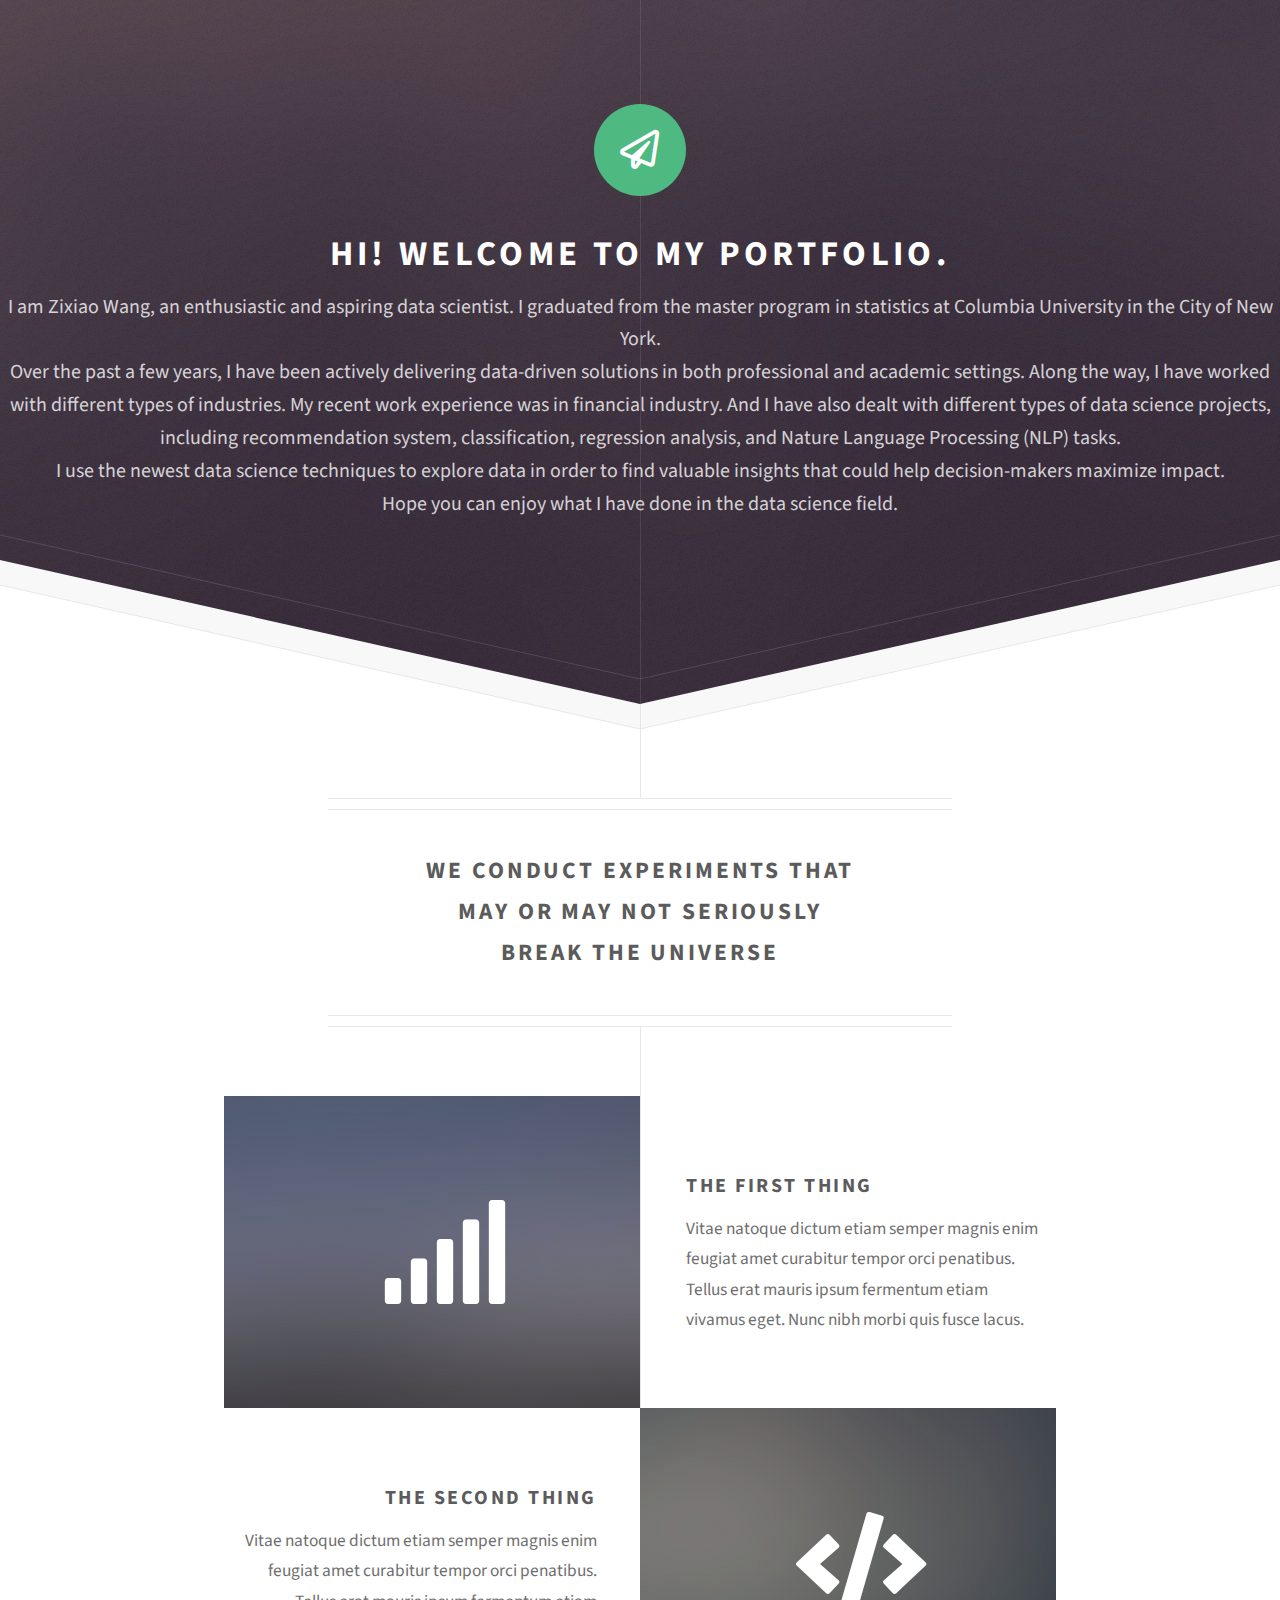
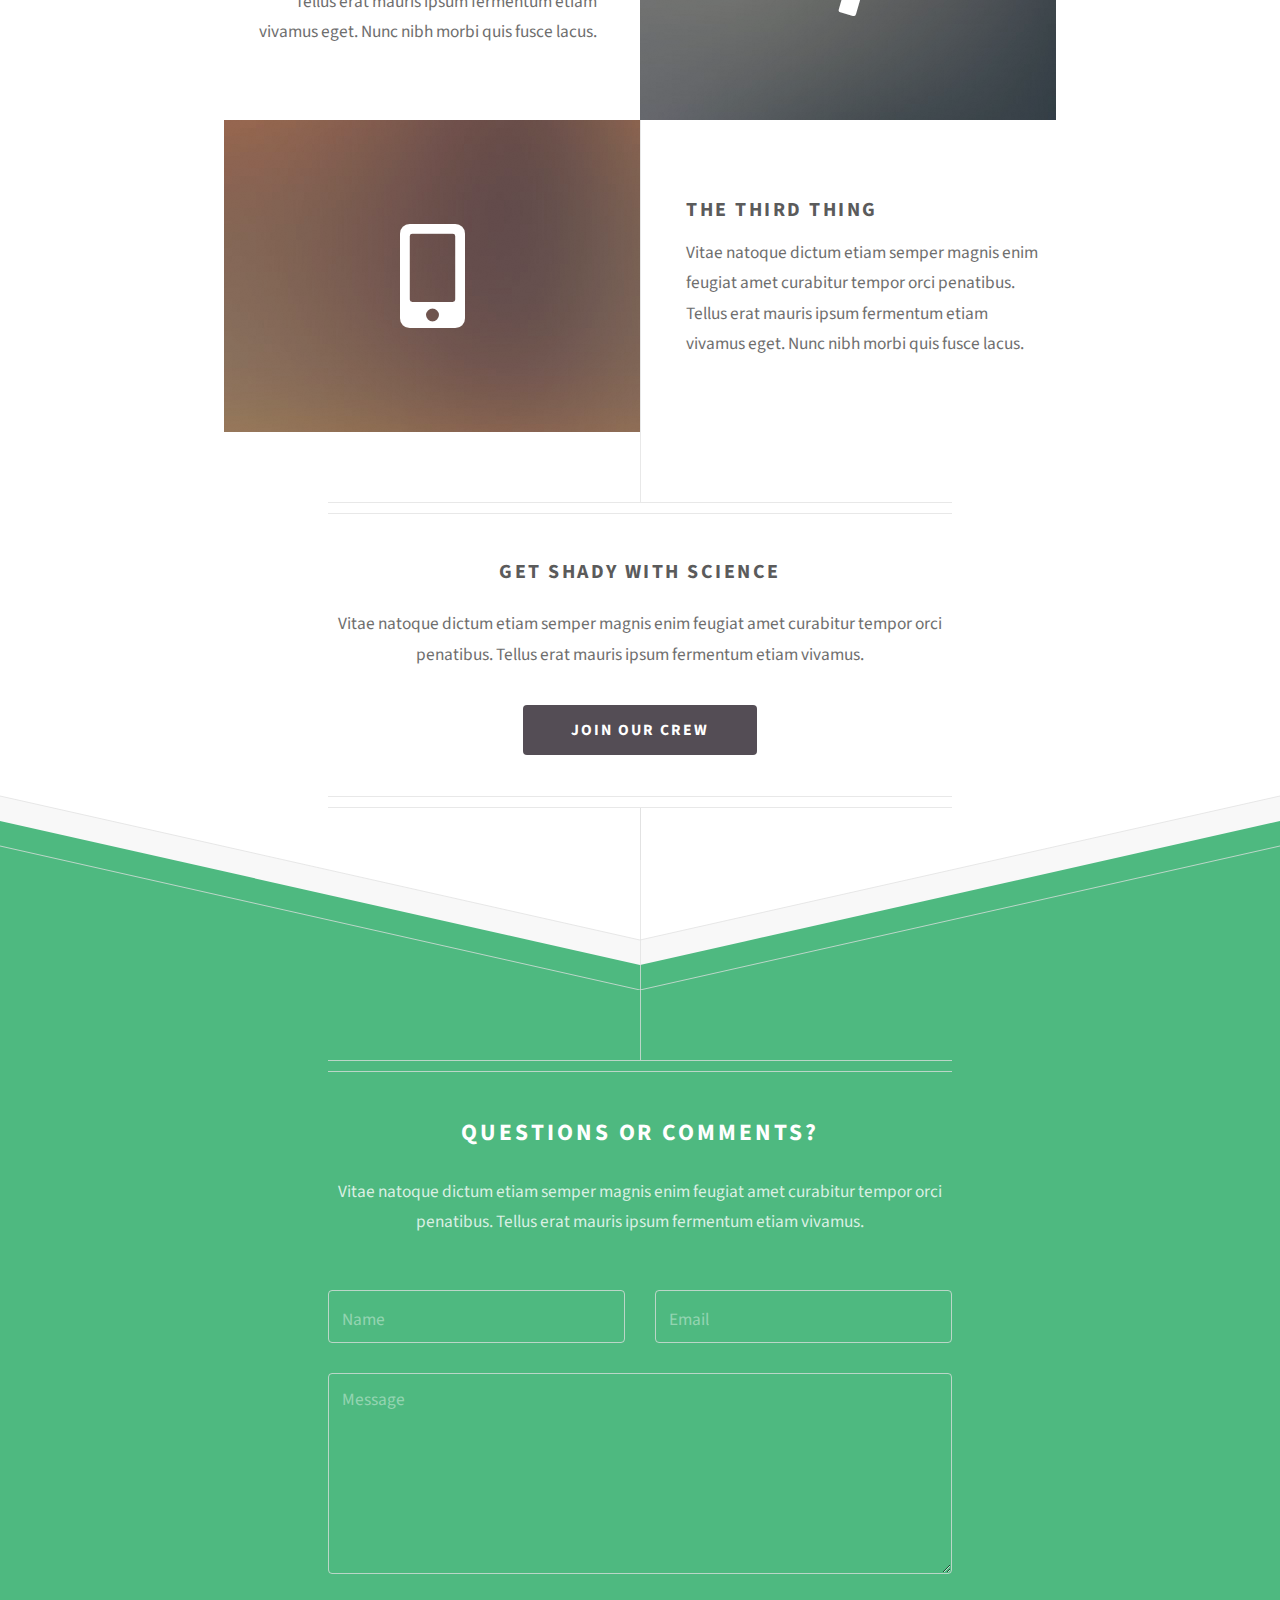
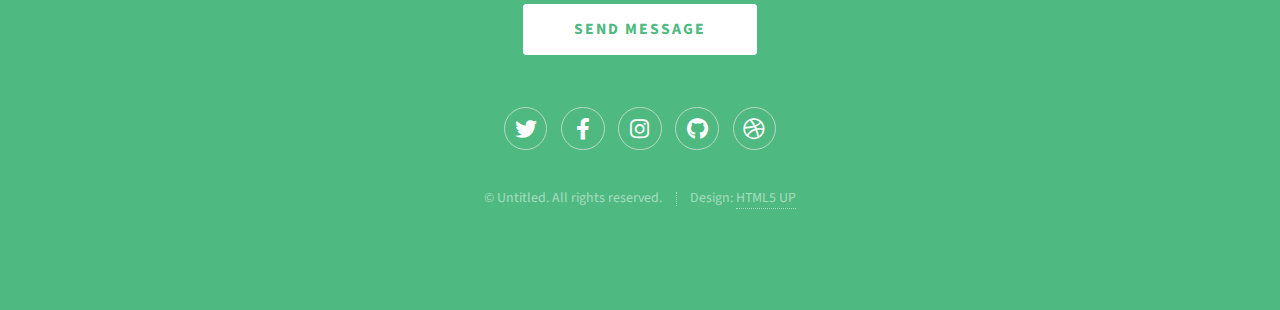
==== index.html @ 9091e214 "Update" ====
<!DOCTYPE HTML>

<html>
	<head>
		<title>Welcome to My Portfolio</title>
		<meta charset="utf-8" />
		<meta name="viewport" content="width=device-width, initial-scale=1, user-scalable=no" />
		<link rel="stylesheet" href="assets/css/main.css" />
	</head>
	<body class="is-preload">

		<!-- Header -->
			<div id="header">
				<span class="logo icon fa-paper-plane"></span>
				<h1>Hi! Welcome to My Portfolio.</h1>
				<p>I am Zixiao Wang, an enthusiastic and aspiring data scientist. I graduated from the master program in statistics at Columbia University in the City of New York.
				<br />
				Over the past a few years, I have been actively delivering data-driven solutions in both professional and academic settings. Along the way, I have worked with different types of industries. My recent work experience was in financial industry. And I have also dealt with different types of data science projects, including recommendation system, classification, regression analysis, and Nature Language Processing (NLP) tasks.
				<br />
				I use the newest data science techniques to explore data in order to find valuable insights that could help decision-makers maximize impact.
				<br />
				Hope you can enjoy what I have done in the data science field.</p>
			</div>

		<!-- Main -->
			<div id="main">

				<header class="major container medium">
					<h2>We conduct experiments that
					<br />
					may or may not seriously
					<br />
					break the universe</h2>
					<!--
					<p>Tellus erat mauris ipsum fermentum<br />
					etiam vivamus nunc nibh morbi.</p>
					-->
				</header>

				<div class="box alt container">
					<section class="feature left">
						<a href="#" class="image icon solid fa-signal"><img src="images/pic01.jpg" alt="" /></a>
						<div class="content">
							<h3>The First Thing</h3>
							<p>Vitae natoque dictum etiam semper magnis enim feugiat amet curabitur tempor orci penatibus. Tellus erat mauris ipsum fermentum etiam vivamus eget. Nunc nibh morbi quis fusce lacus.</p>
						</div>
					</section>
					<section class="feature right">
						<a href="#" class="image icon solid fa-code"><img src="images/pic02.jpg" alt="" /></a>
						<div class="content">
							<h3>The Second Thing</h3>
							<p>Vitae natoque dictum etiam semper magnis enim feugiat amet curabitur tempor orci penatibus. Tellus erat mauris ipsum fermentum etiam vivamus eget. Nunc nibh morbi quis fusce lacus.</p>
						</div>
					</section>
					<section class="feature left">
						<a href="#" class="image icon solid fa-mobile-alt"><img src="images/pic03.jpg" alt="" /></a>
						<div class="content">
							<h3>The Third Thing</h3>
							<p>Vitae natoque dictum etiam semper magnis enim feugiat amet curabitur tempor orci penatibus. Tellus erat mauris ipsum fermentum etiam vivamus eget. Nunc nibh morbi quis fusce lacus.</p>
						</div>
					</section>
				</div>

				<!--
				<div class="box container">
					<header>
						<h2>A lot of generic stuff</h2>
					</header>
					<section>
						<header>
							<h3>Paragraph</h3>
							<p>This is the subtitle for this particular heading</p>
						</header>
						<p>Phasellus nisl nisl, varius id <sup>porttitor sed pellentesque</sup> ac orci. Pellentesque
						habitant <strong>strong</strong> tristique <b>bold</b> et netus <i>italic</i> malesuada <em>emphasized</em> ac turpis egestas. Morbi
						leo suscipit ut. Praesent <sub>id turpis vitae</sub> turpis pretium ultricies. Vestibulum sit
						amet risus elit.</p>
					</section>
					<section>
						<header>
							<h3>Blockquote</h3>
						</header>
						<blockquote>Fringilla nisl. Donec accumsan interdum nisi, quis tincidunt felis sagittis eget.
						tempus euismod. Vestibulum ante ipsum primis in faucibus.</blockquote>
					</section>
					<section>
						<header>
							<h3>Divider</h3>
						</header>
						<p>Donec consectetur vestibulum dolor et pulvinar. Etiam vel felis enim, at viverra
						ligula. Ut porttitor sagittis lorem, quis eleifend nisi ornare vel. Praesent nec orci
						facilisis leo magna. Cras sit amet urna eros, id egestas urna. Quisque aliquam
						tempus euismod. Vestibulum ante ipsum primis in faucibus orci luctus et ultrices
						posuere cubilia.</p>
						<hr />
						<p>Donec consectetur vestibulum dolor et pulvinar. Etiam vel felis enim, at viverra
						ligula. Ut porttitor sagittis lorem, quis eleifend nisi ornare vel. Praesent nec orci
						facilisis leo magna. Cras sit amet urna eros, id egestas urna. Quisque aliquam
						tempus euismod. Vestibulum ante ipsum primis in faucibus orci luctus et ultrices
						posuere cubilia.</p>
					</section>
					<section>
						<header>
							<h3>Unordered List</h3>
						</header>
						<ul class="default">
							<li>Donec consectetur vestibulum dolor et pulvinar. Etiam vel felis enim, at viverra ligula. Ut porttitor sagittis lorem, quis eleifend nisi ornare vel.</li>
							<li>Donec consectetur vestibulum dolor et pulvinar. Etiam vel felis enim, at viverra ligula. Ut porttitor sagittis lorem, quis eleifend nisi ornare vel.</li>
							<li>Donec consectetur vestibulum dolor et pulvinar. Etiam vel felis enim, at viverra ligula. Ut porttitor sagittis lorem, quis eleifend nisi ornare vel.</li>
							<li>Donec consectetur vestibulum dolor et pulvinar. Etiam vel felis enim, at viverra ligula. Ut porttitor sagittis lorem, quis eleifend nisi ornare vel.</li>
						</ul>
					</section>
					<section>
						<header>
							<h3>Ordered List</h3>
						</header>
						<ol class="default">
							<li>Donec consectetur vestibulum dolor et pulvinar. Etiam vel felis enim, at viverra ligula. Ut porttitor sagittis lorem, quis eleifend nisi ornare vel.</li>
							<li>Donec consectetur vestibulum dolor et pulvinar. Etiam vel felis enim, at viverra ligula. Ut porttitor sagittis lorem, quis eleifend nisi ornare vel.</li>
							<li>Donec consectetur vestibulum dolor et pulvinar. Etiam vel felis enim, at viverra ligula. Ut porttitor sagittis lorem, quis eleifend nisi ornare vel.</li>
							<li>Donec consectetur vestibulum dolor et pulvinar. Etiam vel felis enim, at viverra ligula. Ut porttitor sagittis lorem, quis eleifend nisi ornare vel.</li>
						</ol>
					</section>
					<section>
						<header>
							<h3>Table</h3>
						</header>
						<div class="table-wrapper">
							<table class="default">
								<thead>
									<tr>
										<th>ID</th>
										<th>Name</th>
										<th>Description</th>
										<th>Price</th>
									</tr>
								</thead>
								<tbody>
									<tr>
										<td>45815</td>
										<td>Something</td>
										<td>Ut porttitor sagittis lorem, quis eleifend nisi ornare vel.</td>
										<td>29.99</td>
									</tr>
									<tr>
										<td>24524</td>
										<td>Nothing</td>
										<td>Ut porttitor sagittis lorem, quis eleifend nisi ornare vel.</td>
										<td>19.99</td>
									</tr>
									<tr>
										<td>45815</td>
										<td>Something</td>
										<td>Ut porttitor sagittis lorem, quis eleifend nisi ornare vel.</td>
										<td>29.99</td>
									</tr>
									<tr>
										<td>24524</td>
										<td>Nothing</td>
										<td>Ut porttitor sagittis lorem, quis eleifend nisi ornare vel.</td>
										<td>19.99</td>
									</tr>
								</tbody>
								<tfoot>
									<tr>
										<td colspan="3"></td>
										<td>100.00</td>
									</tr>
								</tfoot>
							</table>
						</div>
					</section>
					<section>
						<header>
							<h3>Form</h3>
						</header>
						<form method="post" action="#">
							<div class="row">
								<div class="col-6 col-12-mobilep">
									<label for="name">Name</label>
									<input class="text" type="text" name="name" id="name" value="" placeholder="John Doe" />
								</div>
								<div class="col-6 col-12-mobilep">
									<label for="email">Email</label>
									<input class="text" type="text" name="email" id="email" value="" placeholder="johndoe@domain.tld" />
								</div>
								<div class="col-12">
									<label for="subject">Subject</label>
									<input class="text" type="text" name="subject" id="subject" value="" placeholder="Enter your subject" />
								</div>
								<div class="col-12">
									<label for="subject">Message</label>
									<textarea name="message" id="message" placeholder="Enter your message" rows="6"></textarea>
								</div>
								<div class="col-12">
									<ul class="actions special">
										<li><input type="submit" value="Send" /></li>
										<li><input type="reset" value="Reset" class="alt" /></li>
									</ul>
								</div>
							</div>
						</form>
					</section>
				</div>
				-->

				<footer class="major container medium">
					<h3>Get shady with science</h3>
					<p>Vitae natoque dictum etiam semper magnis enim feugiat amet curabitur tempor orci penatibus. Tellus erat mauris ipsum fermentum etiam vivamus.</p>
					<ul class="actions special">
						<li><a href="#" class="button">Join our crew</a></li>
					</ul>
				</footer>

			</div>

		<!-- Footer -->
			<div id="footer">
				<div class="container medium">

					<header class="major last">
						<h2>Questions or comments?</h2>
					</header>

					<p>Vitae natoque dictum etiam semper magnis enim feugiat amet curabitur tempor
					orci penatibus. Tellus erat mauris ipsum fermentum etiam vivamus.</p>

					<form method="post" action="#">
						<div class="row">
							<div class="col-6 col-12-mobilep">
								<input type="text" name="name" placeholder="Name" />
							</div>
							<div class="col-6 col-12-mobilep">
								<input type="email" name="email" placeholder="Email" />
							</div>
							<div class="col-12">
								<textarea name="message" placeholder="Message" rows="6"></textarea>
							</div>
							<div class="col-12">
								<ul class="actions special">
									<li><input type="submit" value="Send Message" /></li>
								</ul>
							</div>
						</div>
					</form>

					<ul class="icons">
						<li><a href="#" class="icon brands fa-twitter"><span class="label">Twitter</span></a></li>
						<li><a href="#" class="icon brands fa-facebook-f"><span class="label">Facebook</span></a></li>
						<li><a href="#" class="icon brands fa-instagram"><span class="label">Instagram</span></a></li>
						<li><a href="#" class="icon brands fa-github"><span class="label">Github</span></a></li>
						<li><a href="#" class="icon brands fa-dribbble"><span class="label">Dribbble</span></a></li>
					</ul>

					<ul class="copyright">
						<li>&copy; Untitled. All rights reserved.</li><li>Design: <a href="http://html5up.net">HTML5 UP</a></li>
					</ul>

				</div>
			</div>

		<!-- Scripts -->
			<script src="assets/js/jquery.min.js"></script>
			<script src="assets/js/browser.min.js"></script>
			<script src="assets/js/breakpoints.min.js"></script>
			<script src="assets/js/util.js"></script>
			<script src="assets/js/main.js"></script>

	</body>
</html>
---- assets/css/main.css ----
@import url("fontawesome-all.min.css");
@import url("https://fonts.googleapis.com/css?family=Source+Sans+Pro:300,300italic,400,400italic,600,600italic,700,700italic");

/*
	Directive by HTML5 UP
	html5up.net | @ajlkn
	Free for personal and commercial use under the CCA 3.0 license (html5up.net/license)
*/

html, body, div, span, applet, object,
iframe, h1, h2, h3, h4, h5, h6, p, blockquote,
pre, a, abbr, acronym, address, big, cite,
code, del, dfn, em, img, ins, kbd, q, s, samp,
small, strike, strong, sub, sup, tt, var, b,
u, i, center, dl, dt, dd, ol, ul, li, fieldset,
form, label, legend, table, caption, tbody,
tfoot, thead, tr, th, td, article, aside,
canvas, details, embed, figure, figcaption,
footer, header, hgroup, menu, nav, output, ruby,
section, summary, time, mark, audio, video {
	margin: 0;
	padding: 0;
	border: 0;
	font-size: 100%;
	font: inherit;
	vertical-align: baseline;}

article, aside, details, figcaption, figure,
footer, header, hgroup, menu, nav, section {
	display: block;}

body {
	line-height: 1;
}

ol, ul {
	list-style: none;
}

blockquote, q {
	quotes: none;
}

	blockquote:before, blockquote:after, q:before, q:after {
		content: '';
		content: none;
	}

table {
	border-collapse: collapse;
	border-spacing: 0;
}

body {
	-webkit-text-size-adjust: none;
}

mark {
	background-color: transparent;
	color: inherit;
}

input::-moz-focus-inner {
	border: 0;
	padding: 0;
}

input, select, textarea {
	-moz-appearance: none;
	-webkit-appearance: none;
	-ms-appearance: none;
	appearance: none;
}

/* Basic */

	html {
		box-sizing: border-box;
	}

	*, *:before, *:after {
		box-sizing: inherit;
	}

	html, body {
		height: 100%;
	}

	body {
		background: #ffffff;
	}

		body.is-preload *, body.is-preload *:before, body.is-preload *:after {
			-moz-animation: none !important;
			-webkit-animation: none !important;
			-ms-animation: none !important;
			animation: none !important;
			-moz-transition: none !important;
			-webkit-transition: none !important;
			-ms-transition: none !important;
			transition: none !important;
		}

	body, input, select, textarea {
		color: #6e6e6e;
		font-family: 'Source Sans Pro', sans-serif;
		font-size: 16pt;
		font-weight: 400;
		line-height: 1.75em;
	}

	a {
		-moz-transition: color 0.2s ease-in-out, border-bottom-color 0.2s ease-in-out;
		-webkit-transition: color 0.2s ease-in-out, border-bottom-color 0.2s ease-in-out;
		-ms-transition: color 0.2s ease-in-out, border-bottom-color 0.2s ease-in-out;
		transition: color 0.2s ease-in-out, border-bottom-color 0.2s ease-in-out;
		border-bottom: dotted 1px;
		color: #4eb980;
		text-decoration: none;
	}

		a:hover {
			border-bottom-color: transparent;
		}

	strong, b {
		font-weight: 600;
		color: #5b5b5b;
	}

	em, i {
		font-style: italic;
	}

	p, ul, ol, dl, table, blockquote, form {
		margin: 0 0 2em 0;
	}

	h1, h2, h3, h4, h5, h6 {
		color: #5b5b5b;
		font-weight: 700;
		letter-spacing: 0.125em;
		line-height: 1.75em;
		margin-bottom: 1em;
		text-transform: uppercase;
		text-align: center;
	}

		h1 a, h2 a, h3 a, h4 a, h5 a, h6 a {
			color: inherit;
			text-decoration: none;
		}

	h2 {
		font-size: 1.75em;
	}

	h3 {
		font-size: 1.5em;
	}

	sub {
		font-size: 0.8em;
		position: relative;
		top: 0.5em;
	}

	sup {
		font-size: 0.8em;
		position: relative;
		top: -0.5em;
	}

	hr {
		border: 0;
		border-top: solid 1px rgba(224, 224, 224, 0.75);
		margin-bottom: 1.5em;
	}

	blockquote {
		border-left: solid 0.5em rgba(224, 224, 224, 0.75);
		font-style: italic;
		padding: 1em 0 1em 2em;
	}

/* Container */

	.container {
		margin: 0 auto;
		max-width: 100%;
		width: 51em;
	}

		.container.medium {
			width: 38.25em;
		}

		@media screen and (max-width: 1280px) {

			.container {
				width: 48em;
			}

				.container.medium {
					width: 36em;
				}

		}

		@media screen and (max-width: 980px) {

			.container {
				width: 95%;
			}

				.container.medium {
					width: 71.25%;
				}

		}

		@media screen and (max-width: 840px) {

			.container {
				width: 95% !important;
			}

		}

		@media screen and (max-width: 736px) {

			.container {
				width: 90% !important;
			}

		}

		@media screen and (max-width: 480px) {

			.container {
				width: 100% !important;
			}

		}

/* Row */

	.row {
		display: flex;
		flex-wrap: wrap;
		box-sizing: border-box;
		align-items: stretch;
	}

		.row > * {
			box-sizing: border-box;
		}

		.row.gtr-uniform > * > :last-child {
			margin-bottom: 0;
		}

		.row.aln-left {
			justify-content: flex-start;
		}

		.row.aln-center {
			justify-content: center;
		}

		.row.aln-right {
			justify-content: flex-end;
		}

		.row.aln-top {
			align-items: flex-start;
		}

		.row.aln-middle {
			align-items: center;
		}

		.row.aln-bottom {
			align-items: flex-end;
		}

		.row > .imp {
			order: -1;
		}

		.row > .col-1 {
			width: 8.33333%;
		}

		.row > .off-1 {
			margin-left: 8.33333%;
		}

		.row > .col-2 {
			width: 16.66667%;
		}

		.row > .off-2 {
			margin-left: 16.66667%;
		}

		.row > .col-3 {
			width: 25%;
		}

		.row > .off-3 {
			margin-left: 25%;
		}

		.row > .col-4 {
			width: 33.33333%;
		}

		.row > .off-4 {
			margin-left: 33.33333%;
		}

		.row > .col-5 {
			width: 41.66667%;
		}

		.row > .off-5 {
			margin-left: 41.66667%;
		}

		.row > .col-6 {
			width: 50%;
		}

		.row > .off-6 {
			margin-left: 50%;
		}

		.row > .col-7 {
			width: 58.33333%;
		}

		.row > .off-7 {
			margin-left: 58.33333%;
		}

		.row > .col-8 {
			width: 66.66667%;
		}

		.row > .off-8 {
			margin-left: 66.66667%;
		}

		.row > .col-9 {
			width: 75%;
		}

		.row > .off-9 {
			margin-left: 75%;
		}

		.row > .col-10 {
			width: 83.33333%;
		}

		.row > .off-10 {
			margin-left: 83.33333%;
		}

		.row > .col-11 {
			width: 91.66667%;
		}

		.row > .off-11 {
			margin-left: 91.66667%;
		}

		.row > .col-12 {
			width: 100%;
		}

		.row > .off-12 {
			margin-left: 100%;
		}

		.row.gtr-0 {
			margin-top: 0px;
			margin-left: 0px;
		}

			.row.gtr-0 > * {
				padding: 0px 0 0 0px;
			}

			.row.gtr-0.gtr-uniform {
				margin-top: 0px;
			}

				.row.gtr-0.gtr-uniform > * {
					padding-top: 0px;
				}

		.row.gtr-25 {
			margin-top: -7.5px;
			margin-left: -7.5px;
		}

			.row.gtr-25 > * {
				padding: 7.5px 0 0 7.5px;
			}

			.row.gtr-25.gtr-uniform {
				margin-top: -7.5px;
			}

				.row.gtr-25.gtr-uniform > * {
					padding-top: 7.5px;
				}

		.row.gtr-50 {
			margin-top: -15px;
			margin-left: -15px;
		}

			.row.gtr-50 > * {
				padding: 15px 0 0 15px;
			}

			.row.gtr-50.gtr-uniform {
				margin-top: -15px;
			}

				.row.gtr-50.gtr-uniform > * {
					padding-top: 15px;
				}

		.row {
			margin-top: -30px;
			margin-left: -30px;
		}

			.row > * {
				padding: 30px 0 0 30px;
			}

			.row.gtr-uniform {
				margin-top: -30px;
			}

				.row.gtr-uniform > * {
					padding-top: 30px;
				}

		.row.gtr-150 {
			margin-top: -45px;
			margin-left: -45px;
		}

			.row.gtr-150 > * {
				padding: 45px 0 0 45px;
			}

			.row.gtr-150.gtr-uniform {
				margin-top: -45px;
			}

				.row.gtr-150.gtr-uniform > * {
					padding-top: 45px;
				}

		.row.gtr-200 {
			margin-top: -60px;
			margin-left: -60px;
		}

			.row.gtr-200 > * {
				padding: 60px 0 0 60px;
			}

			.row.gtr-200.gtr-uniform {
				margin-top: -60px;
			}

				.row.gtr-200.gtr-uniform > * {
					padding-top: 60px;
				}

		@media screen and (max-width: 1680px) {

			.row {
				display: flex;
				flex-wrap: wrap;
				box-sizing: border-box;
				align-items: stretch;
			}

				.row > * {
					box-sizing: border-box;
				}

				.row.gtr-uniform > * > :last-child {
					margin-bottom: 0;
				}

				.row.aln-left {
					justify-content: flex-start;
				}

				.row.aln-center {
					justify-content: center;
				}

				.row.aln-right {
					justify-content: flex-end;
				}

				.row.aln-top {
					align-items: flex-start;
				}

				.row.aln-middle {
					align-items: center;
				}

				.row.aln-bottom {
					align-items: flex-end;
				}

				.row > .imp-wide {
					order: -1;
				}

				.row > .col-1-wide {
					width: 8.33333%;
				}

				.row > .off-1-wide {
					margin-left: 8.33333%;
				}

				.row > .col-2-wide {
					width: 16.66667%;
				}

				.row > .off-2-wide {
					margin-left: 16.66667%;
				}

				.row > .col-3-wide {
					width: 25%;
				}

				.row > .off-3-wide {
					margin-left: 25%;
				}

				.row > .col-4-wide {
					width: 33.33333%;
				}

				.row > .off-4-wide {
					margin-left: 33.33333%;
				}

				.row > .col-5-wide {
					width: 41.66667%;
				}

				.row > .off-5-wide {
					margin-left: 41.66667%;
				}

				.row > .col-6-wide {
					width: 50%;
				}

				.row > .off-6-wide {
					margin-left: 50%;
				}

				.row > .col-7-wide {
					width: 58.33333%;
				}

				.row > .off-7-wide {
					margin-left: 58.33333%;
				}

				.row > .col-8-wide {
					width: 66.66667%;
				}

				.row > .off-8-wide {
					margin-left: 66.66667%;
				}

				.row > .col-9-wide {
					width: 75%;
				}

				.row > .off-9-wide {
					margin-left: 75%;
				}

				.row > .col-10-wide {
					width: 83.33333%;
				}

				.row > .off-10-wide {
					margin-left: 83.33333%;
				}

				.row > .col-11-wide {
					width: 91.66667%;
				}

				.row > .off-11-wide {
					margin-left: 91.66667%;
				}

				.row > .col-12-wide {
					width: 100%;
				}

				.row > .off-12-wide {
					margin-left: 100%;
				}

				.row.gtr-0 {
					margin-top: 0px;
					margin-left: 0px;
				}

					.row.gtr-0 > * {
						padding: 0px 0 0 0px;
					}

					.row.gtr-0.gtr-uniform {
						margin-top: 0px;
					}

						.row.gtr-0.gtr-uniform > * {
							padding-top: 0px;
						}

				.row.gtr-25 {
					margin-top: -7.5px;
					margin-left: -7.5px;
				}

					.row.gtr-25 > * {
						padding: 7.5px 0 0 7.5px;
					}

					.row.gtr-25.gtr-uniform {
						margin-top: -7.5px;
					}

						.row.gtr-25.gtr-uniform > * {
							padding-top: 7.5px;
						}

				.row.gtr-50 {
					margin-top: -15px;
					margin-left: -15px;
				}

					.row.gtr-50 > * {
						padding: 15px 0 0 15px;
					}

					.row.gtr-50.gtr-uniform {
						margin-top: -15px;
					}

						.row.gtr-50.gtr-uniform > * {
							padding-top: 15px;
						}

				.row {
					margin-top: -30px;
					margin-left: -30px;
				}

					.row > * {
						padding: 30px 0 0 30px;
					}

					.row.gtr-uniform {
						margin-top: -30px;
					}

						.row.gtr-uniform > * {
							padding-top: 30px;
						}

				.row.gtr-150 {
					margin-top: -45px;
					margin-left: -45px;
				}

					.row.gtr-150 > * {
						padding: 45px 0 0 45px;
					}

					.row.gtr-150.gtr-uniform {
						margin-top: -45px;
					}

						.row.gtr-150.gtr-uniform > * {
							padding-top: 45px;
						}

				.row.gtr-200 {
					margin-top: -60px;
					margin-left: -60px;
				}

					.row.gtr-200 > * {
						padding: 60px 0 0 60px;
					}

					.row.gtr-200.gtr-uniform {
						margin-top: -60px;
					}

						.row.gtr-200.gtr-uniform > * {
							padding-top: 60px;
						}

		}

		@media screen and (max-width: 1280px) {

			.row {
				display: flex;
				flex-wrap: wrap;
				box-sizing: border-box;
				align-items: stretch;
			}

				.row > * {
					box-sizing: border-box;
				}

				.row.gtr-uniform > * > :last-child {
					margin-bottom: 0;
				}

				.row.aln-left {
					justify-content: flex-start;
				}

				.row.aln-center {
					justify-content: center;
				}

				.row.aln-right {
					justify-content: flex-end;
				}

				.row.aln-top {
					align-items: flex-start;
				}

				.row.aln-middle {
					align-items: center;
				}

				.row.aln-bottom {
					align-items: flex-end;
				}

				.row > .imp-normal {
					order: -1;
				}

				.row > .col-1-normal {
					width: 8.33333%;
				}

				.row > .off-1-normal {
					margin-left: 8.33333%;
				}

				.row > .col-2-normal {
					width: 16.66667%;
				}

				.row > .off-2-normal {
					margin-left: 16.66667%;
				}

				.row > .col-3-normal {
					width: 25%;
				}

				.row > .off-3-normal {
					margin-left: 25%;
				}

				.row > .col-4-normal {
					width: 33.33333%;
				}

				.row > .off-4-normal {
					margin-left: 33.33333%;
				}

				.row > .col-5-normal {
					width: 41.66667%;
				}

				.row > .off-5-normal {
					margin-left: 41.66667%;
				}

				.row > .col-6-normal {
					width: 50%;
				}

				.row > .off-6-normal {
					margin-left: 50%;
				}

				.row > .col-7-normal {
					width: 58.33333%;
				}

				.row > .off-7-normal {
					margin-left: 58.33333%;
				}

				.row > .col-8-normal {
					width: 66.66667%;
				}

				.row > .off-8-normal {
					margin-left: 66.66667%;
				}

				.row > .col-9-normal {
					width: 75%;
				}

				.row > .off-9-normal {
					margin-left: 75%;
				}

				.row > .col-10-normal {
					width: 83.33333%;
				}

				.row > .off-10-normal {
					margin-left: 83.33333%;
				}

				.row > .col-11-normal {
					width: 91.66667%;
				}

				.row > .off-11-normal {
					margin-left: 91.66667%;
				}

				.row > .col-12-normal {
					width: 100%;
				}

				.row > .off-12-normal {
					margin-left: 100%;
				}

				.row.gtr-0 {
					margin-top: 0px;
					margin-left: 0px;
				}

					.row.gtr-0 > * {
						padding: 0px 0 0 0px;
					}

					.row.gtr-0.gtr-uniform {
						margin-top: 0px;
					}

						.row.gtr-0.gtr-uniform > * {
							padding-top: 0px;
						}

				.row.gtr-25 {
					margin-top: -7.5px;
					margin-left: -7.5px;
				}

					.row.gtr-25 > * {
						padding: 7.5px 0 0 7.5px;
					}

					.row.gtr-25.gtr-uniform {
						margin-top: -7.5px;
					}

						.row.gtr-25.gtr-uniform > * {
							padding-top: 7.5px;
						}

				.row.gtr-50 {
					margin-top: -15px;
					margin-left: -15px;
				}

					.row.gtr-50 > * {
						padding: 15px 0 0 15px;
					}

					.row.gtr-50.gtr-uniform {
						margin-top: -15px;
					}

						.row.gtr-50.gtr-uniform > * {
							padding-top: 15px;
						}

				.row {
					margin-top: -30px;
					margin-left: -30px;
				}

					.row > * {
						padding: 30px 0 0 30px;
					}

					.row.gtr-uniform {
						margin-top: -30px;
					}

						.row.gtr-uniform > * {
							padding-top: 30px;
						}

				.row.gtr-150 {
					margin-top: -45px;
					margin-left: -45px;
				}

					.row.gtr-150 > * {
						padding: 45px 0 0 45px;
					}

					.row.gtr-150.gtr-uniform {
						margin-top: -45px;
					}

						.row.gtr-150.gtr-uniform > * {
							padding-top: 45px;
						}

				.row.gtr-200 {
					margin-top: -60px;
					margin-left: -60px;
				}

					.row.gtr-200 > * {
						padding: 60px 0 0 60px;
					}

					.row.gtr-200.gtr-uniform {
						margin-top: -60px;
					}

						.row.gtr-200.gtr-uniform > * {
							padding-top: 60px;
						}

		}

		@media screen and (max-width: 980px) {

			.row {
				display: flex;
				flex-wrap: wrap;
				box-sizing: border-box;
				align-items: stretch;
			}

				.row > * {
					box-sizing: border-box;
				}

				.row.gtr-uniform > * > :last-child {
					margin-bottom: 0;
				}

				.row.aln-left {
					justify-content: flex-start;
				}

				.row.aln-center {
					justify-content: center;
				}

				.row.aln-right {
					justify-content: flex-end;
				}

				.row.aln-top {
					align-items: flex-start;
				}

				.row.aln-middle {
					align-items: center;
				}

				.row.aln-bottom {
					align-items: flex-end;
				}

				.row > .imp-narrow {
					order: -1;
				}

				.row > .col-1-narrow {
					width: 8.33333%;
				}

				.row > .off-1-narrow {
					margin-left: 8.33333%;
				}

				.row > .col-2-narrow {
					width: 16.66667%;
				}

				.row > .off-2-narrow {
					margin-left: 16.66667%;
				}

				.row > .col-3-narrow {
					width: 25%;
				}

				.row > .off-3-narrow {
					margin-left: 25%;
				}

				.row > .col-4-narrow {
					width: 33.33333%;
				}

				.row > .off-4-narrow {
					margin-left: 33.33333%;
				}

				.row > .col-5-narrow {
					width: 41.66667%;
				}

				.row > .off-5-narrow {
					margin-left: 41.66667%;
				}

				.row > .col-6-narrow {
					width: 50%;
				}

				.row > .off-6-narrow {
					margin-left: 50%;
				}

				.row > .col-7-narrow {
					width: 58.33333%;
				}

				.row > .off-7-narrow {
					margin-left: 58.33333%;
				}

				.row > .col-8-narrow {
					width: 66.66667%;
				}

				.row > .off-8-narrow {
					margin-left: 66.66667%;
				}

				.row > .col-9-narrow {
					width: 75%;
				}

				.row > .off-9-narrow {
					margin-left: 75%;
				}

				.row > .col-10-narrow {
					width: 83.33333%;
				}

				.row > .off-10-narrow {
					margin-left: 83.33333%;
				}

				.row > .col-11-narrow {
					width: 91.66667%;
				}

				.row > .off-11-narrow {
					margin-left: 91.66667%;
				}

				.row > .col-12-narrow {
					width: 100%;
				}

				.row > .off-12-narrow {
					margin-left: 100%;
				}

				.row.gtr-0 {
					margin-top: 0px;
					margin-left: 0px;
				}

					.row.gtr-0 > * {
						padding: 0px 0 0 0px;
					}

					.row.gtr-0.gtr-uniform {
						margin-top: 0px;
					}

						.row.gtr-0.gtr-uniform > * {
							padding-top: 0px;
						}

				.row.gtr-25 {
					margin-top: -7.5px;
					margin-left: -7.5px;
				}

					.row.gtr-25 > * {
						padding: 7.5px 0 0 7.5px;
					}

					.row.gtr-25.gtr-uniform {
						margin-top: -7.5px;
					}

						.row.gtr-25.gtr-uniform > * {
							padding-top: 7.5px;
						}

				.row.gtr-50 {
					margin-top: -15px;
					margin-left: -15px;
				}

					.row.gtr-50 > * {
						padding: 15px 0 0 15px;
					}

					.row.gtr-50.gtr-uniform {
						margin-top: -15px;
					}

						.row.gtr-50.gtr-uniform > * {
							padding-top: 15px;
						}

				.row {
					margin-top: -30px;
					margin-left: -30px;
				}

					.row > * {
						padding: 30px 0 0 30px;
					}

					.row.gtr-uniform {
						margin-top: -30px;
					}

						.row.gtr-uniform > * {
							padding-top: 30px;
						}

				.row.gtr-150 {
					margin-top: -45px;
					margin-left: -45px;
				}

					.row.gtr-150 > * {
						padding: 45px 0 0 45px;
					}

					.row.gtr-150.gtr-uniform {
						margin-top: -45px;
					}

						.row.gtr-150.gtr-uniform > * {
							padding-top: 45px;
						}

				.row.gtr-200 {
					margin-top: -60px;
					margin-left: -60px;
				}

					.row.gtr-200 > * {
						padding: 60px 0 0 60px;
					}

					.row.gtr-200.gtr-uniform {
						margin-top: -60px;
					}

						.row.gtr-200.gtr-uniform > * {
							padding-top: 60px;
						}

		}

		@media screen and (max-width: 840px) {

			.row {
				display: flex;
				flex-wrap: wrap;
				box-sizing: border-box;
				align-items: stretch;
			}

				.row > * {
					box-sizing: border-box;
				}

				.row.gtr-uniform > * > :last-child {
					margin-bottom: 0;
				}

				.row.aln-left {
					justify-content: flex-start;
				}

				.row.aln-center {
					justify-content: center;
				}

				.row.aln-right {
					justify-content: flex-end;
				}

				.row.aln-top {
					align-items: flex-start;
				}

				.row.aln-middle {
					align-items: center;
				}

				.row.aln-bottom {
					align-items: flex-end;
				}

				.row > .imp-narrower {
					order: -1;
				}

				.row > .col-1-narrower {
					width: 8.33333%;
				}

				.row > .off-1-narrower {
					margin-left: 8.33333%;
				}

				.row > .col-2-narrower {
					width: 16.66667%;
				}

				.row > .off-2-narrower {
					margin-left: 16.66667%;
				}

				.row > .col-3-narrower {
					width: 25%;
				}

				.row > .off-3-narrower {
					margin-left: 25%;
				}

				.row > .col-4-narrower {
					width: 33.33333%;
				}

				.row > .off-4-narrower {
					margin-left: 33.33333%;
				}

				.row > .col-5-narrower {
					width: 41.66667%;
				}

				.row > .off-5-narrower {
					margin-left: 41.66667%;
				}

				.row > .col-6-narrower {
					width: 50%;
				}

				.row > .off-6-narrower {
					margin-left: 50%;
				}

				.row > .col-7-narrower {
					width: 58.33333%;
				}

				.row > .off-7-narrower {
					margin-left: 58.33333%;
				}

				.row > .col-8-narrower {
					width: 66.66667%;
				}

				.row > .off-8-narrower {
					margin-left: 66.66667%;
				}

				.row > .col-9-narrower {
					width: 75%;
				}

				.row > .off-9-narrower {
					margin-left: 75%;
				}

				.row > .col-10-narrower {
					width: 83.33333%;
				}

				.row > .off-10-narrower {
					margin-left: 83.33333%;
				}

				.row > .col-11-narrower {
					width: 91.66667%;
				}

				.row > .off-11-narrower {
					margin-left: 91.66667%;
				}

				.row > .col-12-narrower {
					width: 100%;
				}

				.row > .off-12-narrower {
					margin-left: 100%;
				}

				.row.gtr-0 {
					margin-top: 0px;
					margin-left: 0px;
				}

					.row.gtr-0 > * {
						padding: 0px 0 0 0px;
					}

					.row.gtr-0.gtr-uniform {
						margin-top: 0px;
					}

						.row.gtr-0.gtr-uniform > * {
							padding-top: 0px;
						}

				.row.gtr-25 {
					margin-top: -5px;
					margin-left: -5px;
				}

					.row.gtr-25 > * {
						padding: 5px 0 0 5px;
					}

					.row.gtr-25.gtr-uniform {
						margin-top: -5px;
					}

						.row.gtr-25.gtr-uniform > * {
							padding-top: 5px;
						}

				.row.gtr-50 {
					margin-top: -10px;
					margin-left: -10px;
				}

					.row.gtr-50 > * {
						padding: 10px 0 0 10px;
					}

					.row.gtr-50.gtr-uniform {
						margin-top: -10px;
					}

						.row.gtr-50.gtr-uniform > * {
							padding-top: 10px;
						}

				.row {
					margin-top: -20px;
					margin-left: -20px;
				}

					.row > * {
						padding: 20px 0 0 20px;
					}

					.row.gtr-uniform {
						margin-top: -20px;
					}

						.row.gtr-uniform > * {
							padding-top: 20px;
						}

				.row.gtr-150 {
					margin-top: -30px;
					margin-left: -30px;
				}

					.row.gtr-150 > * {
						padding: 30px 0 0 30px;
					}

					.row.gtr-150.gtr-uniform {
						margin-top: -30px;
					}

						.row.gtr-150.gtr-uniform > * {
							padding-top: 30px;
						}

				.row.gtr-200 {
					margin-top: -40px;
					margin-left: -40px;
				}

					.row.gtr-200 > * {
						padding: 40px 0 0 40px;
					}

					.row.gtr-200.gtr-uniform {
						margin-top: -40px;
					}

						.row.gtr-200.gtr-uniform > * {
							padding-top: 40px;
						}

		}

		@media screen and (max-width: 736px) {

			.row {
				display: flex;
				flex-wrap: wrap;
				box-sizing: border-box;
				align-items: stretch;
			}

				.row > * {
					box-sizing: border-box;
				}

				.row.gtr-uniform > * > :last-child {
					margin-bottom: 0;
				}

				.row.aln-left {
					justify-content: flex-start;
				}

				.row.aln-center {
					justify-content: center;
				}

				.row.aln-right {
					justify-content: flex-end;
				}

				.row.aln-top {
					align-items: flex-start;
				}

				.row.aln-middle {
					align-items: center;
				}

				.row.aln-bottom {
					align-items: flex-end;
				}

				.row > .imp-mobile {
					order: -1;
				}

				.row > .col-1-mobile {
					width: 8.33333%;
				}

				.row > .off-1-mobile {
					margin-left: 8.33333%;
				}

				.row > .col-2-mobile {
					width: 16.66667%;
				}

				.row > .off-2-mobile {
					margin-left: 16.66667%;
				}

				.row > .col-3-mobile {
					width: 25%;
				}

				.row > .off-3-mobile {
					margin-left: 25%;
				}

				.row > .col-4-mobile {
					width: 33.33333%;
				}

				.row > .off-4-mobile {
					margin-left: 33.33333%;
				}

				.row > .col-5-mobile {
					width: 41.66667%;
				}

				.row > .off-5-mobile {
					margin-left: 41.66667%;
				}

				.row > .col-6-mobile {
					width: 50%;
				}

				.row > .off-6-mobile {
					margin-left: 50%;
				}

				.row > .col-7-mobile {
					width: 58.33333%;
				}

				.row > .off-7-mobile {
					margin-left: 58.33333%;
				}

				.row > .col-8-mobile {
					width: 66.66667%;
				}

				.row > .off-8-mobile {
					margin-left: 66.66667%;
				}

				.row > .col-9-mobile {
					width: 75%;
				}

				.row > .off-9-mobile {
					margin-left: 75%;
				}

				.row > .col-10-mobile {
					width: 83.33333%;
				}

				.row > .off-10-mobile {
					margin-left: 83.33333%;
				}

				.row > .col-11-mobile {
					width: 91.66667%;
				}

				.row > .off-11-mobile {
					margin-left: 91.66667%;
				}

				.row > .col-12-mobile {
					width: 100%;
				}

				.row > .off-12-mobile {
					margin-left: 100%;
				}

				.row.gtr-0 {
					margin-top: 0px;
					margin-left: 0px;
				}

					.row.gtr-0 > * {
						padding: 0px 0 0 0px;
					}

					.row.gtr-0.gtr-uniform {
						margin-top: 0px;
					}

						.row.gtr-0.gtr-uniform > * {
							padding-top: 0px;
						}

				.row.gtr-25 {
					margin-top: -57.5px;
					margin-left: -5px;
				}

					.row.gtr-25 > * {
						padding: 57.5px 0 0 5px;
					}

					.row.gtr-25.gtr-uniform {
						margin-top: -5px;
					}

						.row.gtr-25.gtr-uniform > * {
							padding-top: 5px;
						}

				.row.gtr-50 {
					margin-top: -115px;
					margin-left: -10px;
				}

					.row.gtr-50 > * {
						padding: 115px 0 0 10px;
					}

					.row.gtr-50.gtr-uniform {
						margin-top: -10px;
					}

						.row.gtr-50.gtr-uniform > * {
							padding-top: 10px;
						}

				.row {
					margin-top: -230px;
					margin-left: -20px;
				}

					.row > * {
						padding: 230px 0 0 20px;
					}

					.row.gtr-uniform {
						margin-top: -20px;
					}

						.row.gtr-uniform > * {
							padding-top: 20px;
						}

				.row.gtr-150 {
					margin-top: -345px;
					margin-left: -30px;
				}

					.row.gtr-150 > * {
						padding: 345px 0 0 30px;
					}

					.row.gtr-150.gtr-uniform {
						margin-top: -30px;
					}

						.row.gtr-150.gtr-uniform > * {
							padding-top: 30px;
						}

				.row.gtr-200 {
					margin-top: -460px;
					margin-left: -40px;
				}

					.row.gtr-200 > * {
						padding: 460px 0 0 40px;
					}

					.row.gtr-200.gtr-uniform {
						margin-top: -40px;
					}

						.row.gtr-200.gtr-uniform > * {
							padding-top: 40px;
						}

		}

		@media screen and (max-width: 480px) {

			.row {
				display: flex;
				flex-wrap: wrap;
				box-sizing: border-box;
				align-items: stretch;
			}

				.row > * {
					box-sizing: border-box;
				}

				.row.gtr-uniform > * > :last-child {
					margin-bottom: 0;
				}

				.row.aln-left {
					justify-content: flex-start;
				}

				.row.aln-center {
					justify-content: center;
				}

				.row.aln-right {
					justify-content: flex-end;
				}

				.row.aln-top {
					align-items: flex-start;
				}

				.row.aln-middle {
					align-items: center;
				}

				.row.aln-bottom {
					align-items: flex-end;
				}

				.row > .imp-mobilep {
					order: -1;
				}

				.row > .col-1-mobilep {
					width: 8.33333%;
				}

				.row > .off-1-mobilep {
					margin-left: 8.33333%;
				}

				.row > .col-2-mobilep {
					width: 16.66667%;
				}

				.row > .off-2-mobilep {
					margin-left: 16.66667%;
				}

				.row > .col-3-mobilep {
					width: 25%;
				}

				.row > .off-3-mobilep {
					margin-left: 25%;
				}

				.row > .col-4-mobilep {
					width: 33.33333%;
				}

				.row > .off-4-mobilep {
					margin-left: 33.33333%;
				}

				.row > .col-5-mobilep {
					width: 41.66667%;
				}

				.row > .off-5-mobilep {
					margin-left: 41.66667%;
				}

				.row > .col-6-mobilep {
					width: 50%;
				}

				.row > .off-6-mobilep {
					margin-left: 50%;
				}

				.row > .col-7-mobilep {
					width: 58.33333%;
				}

				.row > .off-7-mobilep {
					margin-left: 58.33333%;
				}

				.row > .col-8-mobilep {
					width: 66.66667%;
				}

				.row > .off-8-mobilep {
					margin-left: 66.66667%;
				}

				.row > .col-9-mobilep {
					width: 75%;
				}

				.row > .off-9-mobilep {
					margin-left: 75%;
				}

				.row > .col-10-mobilep {
					width: 83.33333%;
				}

				.row > .off-10-mobilep {
					margin-left: 83.33333%;
				}

				.row > .col-11-mobilep {
					width: 91.66667%;
				}

				.row > .off-11-mobilep {
					margin-left: 91.66667%;
				}

				.row > .col-12-mobilep {
					width: 100%;
				}

				.row > .off-12-mobilep {
					margin-left: 100%;
				}

				.row.gtr-0 {
					margin-top: 0px;
					margin-left: 0px;
				}

					.row.gtr-0 > * {
						padding: 0px 0 0 0px;
					}

					.row.gtr-0.gtr-uniform {
						margin-top: 0px;
					}

						.row.gtr-0.gtr-uniform > * {
							padding-top: 0px;
						}

				.row.gtr-25 {
					margin-top: -5px;
					margin-left: -5px;
				}

					.row.gtr-25 > * {
						padding: 5px 0 0 5px;
					}

					.row.gtr-25.gtr-uniform {
						margin-top: -5px;
					}

						.row.gtr-25.gtr-uniform > * {
							padding-top: 5px;
						}

				.row.gtr-50 {
					margin-top: -10px;
					margin-left: -10px;
				}

					.row.gtr-50 > * {
						padding: 10px 0 0 10px;
					}

					.row.gtr-50.gtr-uniform {
						margin-top: -10px;
					}

						.row.gtr-50.gtr-uniform > * {
							padding-top: 10px;
						}

				.row {
					margin-top: -20px;
					margin-left: -20px;
				}

					.row > * {
						padding: 20px 0 0 20px;
					}

					.row.gtr-uniform {
						margin-top: -20px;
					}

						.row.gtr-uniform > * {
							padding-top: 20px;
						}

				.row.gtr-150 {
					margin-top: -30px;
					margin-left: -30px;
				}

					.row.gtr-150 > * {
						padding: 30px 0 0 30px;
					}

					.row.gtr-150.gtr-uniform {
						margin-top: -30px;
					}

						.row.gtr-150.gtr-uniform > * {
							padding-top: 30px;
						}

				.row.gtr-200 {
					margin-top: -40px;
					margin-left: -40px;
				}

					.row.gtr-200 > * {
						padding: 40px 0 0 40px;
					}

					.row.gtr-200.gtr-uniform {
						margin-top: -40px;
					}

						.row.gtr-200.gtr-uniform > * {
							padding-top: 40px;
						}

		}

/* Section/Article */

	section.special, article.special {
		text-align: center;
	}

	header {
		text-align: center;
	}

		header p {
			position: relative;
			top: -1em;
			color: #888888;
			text-transform: uppercase;
			letter-spacing: 0.075em;
		}

		header.major {
			border-bottom-width: 1px;
			border-color: rgba(224, 224, 224, 0.75);
			border-style: solid;
			border-top-width: 1px;
			margin-bottom: 6em;
			padding: 4em 0;
			position: relative;
		}

			header.major:before, header.major:after {
				background: rgba(224, 224, 224, 0.75);
				content: '';
				display: block;
				height: 1px;
				left: 0;
				position: absolute;
				width: 100%;
			}

			header.major:before {
				top: 10px;
			}

			header.major:after {
				bottom: 10px;
			}

			header.major h2 {
				margin: 0;
			}

			header.major p {
				top: 0;
				margin: 1.5em 0 0 0;
				padding: 1.5em 1.5em 0 1.5em;
				font-size: 1.5em;
				line-height: 1.75em;
				border-top: solid 1px rgba(224, 224, 224, 0.75);
				display: inline-block;
			}

			header.major.last {
				border-bottom: 0;
				margin-bottom: 0;
				padding-bottom: 0;
			}

				header.major.last:after {
					display: none;
				}

				header.major.last h2 {
					margin-bottom: 1em;
				}

	footer {
		text-align: center;
	}

		footer.major {
			border-bottom-width: 1px;
			border-color: rgba(224, 224, 224, 0.75);
			border-style: solid;
			border-top-width: 1px;
			margin-top: 6em;
			padding: 4em 0;
			position: relative;
		}

			footer.major:before, footer.major:after {
				background: rgba(224, 224, 224, 0.75);
				content: '';
				display: block;
				height: 1px;
				left: 0;
				position: absolute;
				width: 100%;
			}

			footer.major:before {
				top: 10px;
			}

			footer.major:after {
				bottom: 10px;
			}

/* Form */

	label {
		display: block;
		color: #5b5b5b;
		font-size: 0.8em;
		font-weight: 700;
		letter-spacing: 0.125em;
		line-height: 1.75em;
		text-transform: uppercase;
		margin: 0 0 0.5em 0;
	}

	input[type="text"],
	input[type="password"],
	input[type="email"],
	select,
	textarea {
		-moz-appearance: none;
		-webkit-appearance: none;
		-ms-appearance: none;
		appearance: none;
		-moz-transition: background-color 0.2s ease-in-out;
		-webkit-transition: background-color 0.2s ease-in-out;
		-ms-transition: background-color 0.2s ease-in-out;
		transition: background-color 0.2s ease-in-out;
		background: none;
		border-radius: 4px;
		border: 0;
		border: solid 1px rgba(224, 224, 224, 0.75);
		color: inherit;
		display: block;
		outline: 0;
		padding: 0.75em;
		text-decoration: none;
		width: 100%;
		opacity: 1;
	}

		input[type="text"]:focus,
		input[type="password"]:focus,
		input[type="email"]:focus,
		select:focus,
		textarea:focus {
			background: rgba(224, 224, 224, 0.15);
			border-color: #4eb980;
		}

	input[type="text"],
	input[type="password"],
	input[type="email"],
	select {
		line-height: 1em;
	}

	select {
		background-image: url("data:image/svg+xml;charset=utf8,%3Csvg xmlns='http://www.w3.org/2000/svg' width='40' height='40' preserveAspectRatio='none' viewBox='0 0 40 40'%3E%3Cpath d='M9.4,12.3l10.4,10.4l10.4-10.4c0.2-0.2,0.5-0.4,0.9-0.4c0.3,0,0.6,0.1,0.9,0.4l3.3,3.3c0.2,0.2,0.4,0.5,0.4,0.9 c0,0.4-0.1,0.6-0.4,0.9L20.7,31.9c-0.2,0.2-0.5,0.4-0.9,0.4c-0.3,0-0.6-0.1-0.9-0.4L4.3,17.3c-0.2-0.2-0.4-0.5-0.4-0.9 c0-0.4,0.1-0.6,0.4-0.9l3.3-3.3c0.2-0.2,0.5-0.4,0.9-0.4S9.1,12.1,9.4,12.3z' fill='rgba(224, 224, 224, 0.75)' /%3E%3C/svg%3E");
		background-size: 1.25em;
		background-repeat: no-repeat;
		background-position: calc(100% - 1em) center;
		padding-right: 1.5em;
		text-overflow: ellipsis;
	}

		select option {
			color: #5b5b5b;
			background: #ffffff;
		}

		select:focus::-ms-value {
			background-color: transparent;
		}

		select::-ms-expand {
			display: none;
		}

	textarea {
		padding: 0.5em 0.75em;
	}

	::-webkit-input-placeholder {
		color: inherit;
		opacity: 0.5;
		position: relative;
		top: 3px;
	}

	:-moz-placeholder {
		color: inherit;
		opacity: 0.5;
	}

	::-moz-placeholder {
		color: inherit;
		opacity: 0.5;
	}

	:-ms-input-placeholder {
		color: inherit;
		opacity: 0.5;
	}

/* Image */

	.image {
		border: 0;
		display: inline-block;
		position: relative;
	}

		.image:after {
			-moz-transition: opacity 0.25s ease-in-out;
			-webkit-transition: opacity 0.25s ease-in-out;
			-ms-transition: opacity 0.25s ease-in-out;
			transition: opacity 0.25s ease-in-out;
			background-image: url("images/overlay.png");
			content: '';
			display: block;
			height: 100%;
			left: 0;
			opacity: 0.2;
			position: absolute;
			top: 0;
			width: 100%;
		}

		.image img {
			display: block;
		}

		.image.fit {
			display: block;
		}

			.image.fit img {
				display: block;
				width: 100%;
			}

		.image.feature {
			display: block;
			margin: 0 0 2em 0;
		}

			.image.feature img {
				display: block;
				width: 100%;
			}

		.image.icon {
			-moz-perspective: 500px;
			-webkit-perspective: 500px;
			-ms-perspective: 500px;
			perspective: 500px;
		}

			.image.icon:before {
				-moz-transition: -moz-transform 0.1s ease-in-out, font-size 0.1s ease-in-out;
				-webkit-transition: -webkit-transform 0.1s ease-in-out, font-size 0.1s ease-in-out;
				-ms-transition: -ms-transform 0.1s ease-in-out, font-size 0.1s ease-in-out;
				transition: transform 0.1s ease-in-out, font-size 0.1s ease-in-out;
				color: #fff;
				font-size: 6em;
				height: 1em;
				left: 50%;
				line-height: 1em;
				margin: -0.5em 0 0 -0.5em;
				position: absolute;
				text-align: center;
				top: 50%;
				width: 1em;
				z-index: 1;
			}

			.image.icon:hover:before {
				-moz-transform: translateZ(1em);
				-webkit-transform: translateZ(1em);
				-ms-transform: translateZ(1em);
				transform: translateZ(1em);
			}

			.image.icon:hover:after {
				opacity: 1;
			}

	span.image.icon {
		cursor: default;
	}

/* Icon */

	.icon {
		text-decoration: none;
		border-bottom: none;
		position: relative;
	}

		.icon:before {
			-moz-osx-font-smoothing: grayscale;
			-webkit-font-smoothing: antialiased;
			display: inline-block;
			font-style: normal;
			font-variant: normal;
			text-rendering: auto;
			line-height: 1;
			text-transform: none !important;
			font-family: 'Font Awesome 5 Free';
			font-weight: 400;
		}

		.icon > .label {
			display: none;
		}

		.icon:before {
			line-height: inherit;
		}

		.icon.solid:before {
			font-weight: 900;
		}

		.icon.brands:before {
			font-family: 'Font Awesome 5 Brands';
		}

/* List */

	ol.default {
		list-style: decimal;
		padding-left: 1.25em;
	}

		ol.default li {
			padding-left: 0.25em;
		}

	ul.default {
		list-style: disc;
		padding-left: 1em;
	}

		ul.default li {
			padding-left: 0.5em;
		}

/* Actions */

	ul.actions {
		display: -moz-flex;
		display: -webkit-flex;
		display: -ms-flex;
		display: flex;
		cursor: default;
		list-style: none;
		margin-left: -1em;
		padding-left: 0;
	}

		ul.actions li {
			padding: 0 0 0 1em;
			vertical-align: middle;
		}

		ul.actions.special {
			-moz-justify-content: center;
			-webkit-justify-content: center;
			-ms-justify-content: center;
			justify-content: center;
			width: 100%;
			margin-left: 0;
		}

			ul.actions.special li:first-child {
				padding-left: 0;
			}

		ul.actions.stacked {
			-moz-flex-direction: column;
			-webkit-flex-direction: column;
			-ms-flex-direction: column;
			flex-direction: column;
			margin-left: 0;
		}

			ul.actions.stacked li {
				padding: 1.25em 0 0 0;
			}

				ul.actions.stacked li:first-child {
					padding-top: 0;
				}

		ul.actions.fit {
			width: calc(100% + 1em);
		}

			ul.actions.fit li {
				-moz-flex-grow: 1;
				-webkit-flex-grow: 1;
				-ms-flex-grow: 1;
				flex-grow: 1;
				-moz-flex-shrink: 1;
				-webkit-flex-shrink: 1;
				-ms-flex-shrink: 1;
				flex-shrink: 1;
				width: 100%;
			}

				ul.actions.fit li > * {
					width: 100%;
				}

			ul.actions.fit.stacked {
				width: 100%;
			}

		ul.actions:last-child {
			margin-bottom: 0;
		}

		@media screen and (max-width: 736px) {

			ul.actions:not(.fixed) {
				-moz-flex-direction: column;
				-webkit-flex-direction: column;
				-ms-flex-direction: column;
				flex-direction: column;
				margin-left: 0;
				width: 100% !important;
			}

				ul.actions:not(.fixed) li {
					-moz-flex-grow: 1;
					-webkit-flex-grow: 1;
					-ms-flex-grow: 1;
					flex-grow: 1;
					-moz-flex-shrink: 1;
					-webkit-flex-shrink: 1;
					-ms-flex-shrink: 1;
					flex-shrink: 1;
					padding: 1em 0 0 0;
					text-align: center;
					width: 100%;
				}

					ul.actions:not(.fixed) li > * {
						width: 100%;
					}

					ul.actions:not(.fixed) li:first-child {
						padding-top: 0;
					}

					ul.actions:not(.fixed) li input[type="submit"],
					ul.actions:not(.fixed) li input[type="reset"],
					ul.actions:not(.fixed) li input[type="button"],
					ul.actions:not(.fixed) li button,
					ul.actions:not(.fixed) li .button {
						width: 100%;
					}

						ul.actions:not(.fixed) li input[type="submit"].icon:before,
						ul.actions:not(.fixed) li input[type="reset"].icon:before,
						ul.actions:not(.fixed) li input[type="button"].icon:before,
						ul.actions:not(.fixed) li button.icon:before,
						ul.actions:not(.fixed) li .button.icon:before {
							margin-left: -0.5em;
						}

		}

/* Icons */

	ul.icons {
		cursor: default;
	}

		ul.icons li {
			display: inline-block;
			font-size: 1.25em;
			line-height: 1em;
			padding-left: 0.5em;
		}

			ul.icons li:first-child {
				padding-left: 0;
			}

			ul.icons li a, ul.icons li span {
				-moz-transition: background-color 0.2s ease-in-out;
				-webkit-transition: background-color 0.2s ease-in-out;
				-ms-transition: background-color 0.2s ease-in-out;
				transition: background-color 0.2s ease-in-out;
				border-radius: 100%;
				border: solid 1px rgba(224, 224, 224, 0.75);
				display: inline-block;
				height: 2em;
				line-height: 2em;
				text-align: center;
				width: 2em;
			}

				ul.icons li a:hover, ul.icons li span:hover {
					background: rgba(224, 224, 224, 0.15);
				}

/* Table */

	.table-wrapper {
		overflow-x: auto;
		-webkit-overflow-scrolling: touch;
	}

	table {
		width: 100%;
	}

		table.default {
			width: 100%;
		}

			table.default tbody tr {
				border-bottom: solid 1px rgba(224, 224, 224, 0.75);
			}

				table.default tbody tr:nth-child(2n - 1) {
					background: rgba(224, 224, 224, 0.15);
				}

			table.default td {
				padding: 0.5em 1em 0.5em 1em;
			}

			table.default th {
				color: #5b5b5b;
				font-size: 0.8em;
				font-weight: 700;
				letter-spacing: 0.125em;
				line-height: 1.75em;
				padding: 0.5em 1em 0.5em 1em;
				text-align: left;
				text-transform: uppercase;
			}

			table.default thead {
				border-bottom: solid 1px rgba(224, 224, 224, 0.75);
			}

/* Button */

	input[type="submit"],
	input[type="reset"],
	input[type="button"],
	.button {
		-moz-appearance: none;
		-webkit-appearance: none;
		-ms-appearance: none;
		appearance: none;
		-moz-transition: color 0.2s ease-in-out, background-color 0.2s ease-in-out;
		-webkit-transition: color 0.2s ease-in-out, background-color 0.2s ease-in-out;
		-ms-transition: color 0.2s ease-in-out, background-color 0.2s ease-in-out;
		transition: color 0.2s ease-in-out, background-color 0.2s ease-in-out;
		background: #544d55;
		border-radius: 4px;
		border: 0;
		color: #ffffff;
		cursor: pointer;
		display: inline-block;
		font-size: 0.9em;
		font-weight: 700;
		letter-spacing: 0.125em;
		line-height: 3.25em;
		min-width: 15em;
		padding: 0 1.5em;
		text-align: center;
		text-decoration: none;
		text-transform: uppercase;
	}

		input[type="submit"]:hover,
		input[type="reset"]:hover,
		input[type="button"]:hover,
		.button:hover {
			background: #6e6570;
		}

		input[type="submit"]:active,
		input[type="reset"]:active,
		input[type="button"]:active,
		.button:active {
			background: #474148;
		}

		input[type="submit"].alt,
		input[type="reset"].alt,
		input[type="button"].alt,
		.button.alt {
			background: none;
			box-shadow: inset 0 0 0 1px rgba(224, 224, 224, 0.75);
			color: #544d55;
		}

			input[type="submit"].alt:hover,
			input[type="reset"].alt:hover,
			input[type="button"].alt:hover,
			.button.alt:hover {
				background: rgba(224, 224, 224, 0.15);
			}

			input[type="submit"].alt:active,
			input[type="reset"].alt:active,
			input[type="button"].alt:active,
			.button.alt:active {
				background: rgba(224, 224, 224, 0.35);
			}

		input[type="submit"].fit,
		input[type="reset"].fit,
		input[type="button"].fit,
		.button.fit {
			width: 100%;
		}

		input[type="submit"].small,
		input[type="reset"].small,
		input[type="button"].small,
		.button.small {
			font-size: 0.8em;
		}

/* Box */

	.box {
		background: #ffffff;
		border: solid 1px rgba(224, 224, 224, 0.75);
		margin-bottom: 6em;
		padding: 3.5em;
	}

		.box.alt {
			background: none;
			border: none;
			padding: 0;
		}

/* Feature */

	.feature {
		position: relative;
		height: 20em;
	}

		.feature:after {
			clear: both;
			content: '';
			display: block;
		}

		.feature h3, .feature h4, .feature h5, .feature h6 {
			text-align: inherit;
		}

		.feature .image {
			display: inline-block;
			height: 100%;
			overflow: hidden;
			position: relative;
			width: 50%;
		}

			.feature .image img {
				display: block;
				min-height: 100%;
				min-width: 100%;
				position: absolute;
			}

		.feature:before {
			background: blue;
			content: '';
			display: inline-block;
			height: 100%;
			vertical-align: middle;
		}

		.feature .content {
			display: inline-block;
			padding: 3.5em;
			vertical-align: middle;
			width: 48%;
		}

			.feature .content h3 {
				margin-bottom: 0.5em;
			}

			.feature .content :last-child {
				margin: 0;
			}

		.feature.left {
			text-align: left;
		}

			.feature.left .image {
				float: left;
			}

				.feature.left .image img {
					right: 0;
					top: 0;
				}

			.feature.left .content {
				padding-right: 0;
			}

		.feature.right {
			text-align: right;
		}

			.feature.right .image {
				float: right;
			}

				.feature.right .image img {
					left: 0;
					top: 0;
				}

			.feature.right .content {
				padding-left: 0;
			}

		.feature.long .content {
			padding-top: 0;
		}

/* Header */

	#header {
		background-attachment: scroll,							scroll,					fixed;
		background-image: url("images/top-3200.svg"), url("images/overlay.png"), url("../../images/header.jpg");
		background-position: bottom center,					top left,				center center;
		background-repeat: repeat-x,						repeat,					no-repeat;
		background-size: 3200px 460px,					auto,					cover;
		color: rgba(255, 255, 255, 0.8);
		padding: 10em 0 20em 0;
		position: relative;
		text-align: center;
	}

		#header:before, #header:after {
			background: rgba(224, 224, 224, 0.75);
			content: '';
			left: 50%;
			position: absolute;
			width: 1px;
			z-index: 0;
		}

		#header:before {
			height: calc(100% - 50px);
			opacity: 0.15;
			top: 0;
		}

		#header:after {
			bottom: 0;
			height: 50px;
		}

		#header a {
			border-bottom-color: rgba(255, 255, 255, 0.35);
			color: rgba(255, 255, 255, 0.8);
		}

			#header a:hover {
				border-bottom-color: transparent;
				color: #4eb980;
			}

		#header strong, #header b {
			color: #ffffff;
		}

		#header h1, #header h2, #header h3, #header h4, #header h5, #header h6 {
			color: #ffffff;
		}

		#header input[type="submit"],
		#header input[type="reset"],
		#header input[type="button"],
		#header .button {
			background: #ffffff;
			color: #544d55;
		}

		#header .logo {
			background: #4eb980;
			border-radius: 100%;
			color: #ffffff;
			cursor: default;
			display: inline-block;
			font-size: 2.25em;
			height: 2.35em;
			line-height: 2.35em;
			margin: 0 0 0.75em 0;
			text-align: center;
			width: 2.35em;
		}

			#header .logo.fa-paper-plane-o:before {
				left: -0.075em;
				position: relative;
			}

		#header h1 {
			font-size: 2.5em;
			margin: 0;
		}

		#header p {
			font-size: 1.5em;
			line-height: 1.5em;
			margin: 0.25em 0 0 0;
		}

/* Footer */

	#footer {
		background-attachment: scroll;
		background-color: #4eb980;
		background-image: url("images/bottom-3200.svg");
		background-position: top center;
		background-repeat: repeat-x;
		background-size: 3200px 460px;
		color: rgba(255, 255, 255, 0.8);
		/*
				Since the SVG background occupies a lot of vertical space, we'll
				add additional top padding (to move our content out of its way)
				and a negative margin (to move everything up a bit).
			*/

		margin-top: -260px;
		padding: calc(460px + 6em) 0 10em 0;
		position: relative;
		text-align: center;
	}

		#footer:before {
			background: rgba(224, 224, 224, 0.75);
			content: '';
			height: calc(460px + 6em);
			left: 50%;
			position: absolute;
			top: 0;
			width: 1px;
			z-index: 0;
		}

		#footer a {
			color: #ffffff;
		}

		#footer strong, #footer b {
			color: #ffffff;
		}

		#footer h1, #footer h2, #footer h3, #footer h4, #footer h5, #footer h6 {
			color: #ffffff;
		}

		#footer header p {
			color: rgba(255, 255, 255, 0.5);
		}

		#footer input[type="submit"],
		#footer input[type="reset"],
		#footer input[type="button"],
		#footer .button {
			background: #ffffff;
			box-shadow: inset 0 0 0 1px #ffffff;
			color: #4eb980;
		}

			#footer input[type="submit"]:hover,
			#footer input[type="reset"]:hover,
			#footer input[type="button"]:hover,
			#footer .button:hover {
				background: rgba(224, 224, 224, 0.15);
				color: #ffffff;
			}

		#footer input[type="text"]:focus,
		#footer input[type="password"]:focus,
		#footer input[type="email"]:focus,
		#footer select:focus,
		#footer textarea:focus {
			border-color: #ffffff;
		}

		#footer .formerize-placeholder {
			color: rgba(255, 255, 255, 0.3) !important;
		}

		#footer form {
			margin: 3em 0;
		}

		#footer .copyright {
			color: rgba(255, 255, 255, 0.5);
			font-size: 0.8em;
			line-height: 1em;
			margin: 3em 0 0 0;
		}

			#footer .copyright li {
				border-left: dotted 1px;
				display: inline-block;
				margin-left: 1em;
				padding-left: 1em;
			}

				#footer .copyright li:first-child {
					padding: 0;
					margin: 0;
					border: 0;
				}

				#footer .copyright li a, #footer .copyright li span {
					color: inherit;
				}

					#footer .copyright li a:hover, #footer .copyright li span:hover {
						color: #ffffff;
					}

/* Main */

	#main {
		padding: 6em 0 5em 0;
		position: relative;
		z-index: 1;
	}

		#main:before {
			background: rgba(224, 224, 224, 0.75);
			content: '';
			height: 100%;
			left: 50%;
			position: absolute;
			top: 0;
			width: 1px;
			z-index: -1;
		}

		#main header.major,
		#main footer.major {
			background: #ffffff;
		}

/* Wide */

	@media screen and (max-width: 1680px) {

		/* Basic */

			body, input, select, textarea {
				font-size: 14pt;
			}

			h2 {
				font-size: 1.5em;
			}

			h3 {
				font-size: 1.25em;
			}

		/* Section/Article */

			header.major p {
				font-size: 1.25em;
			}

		/* Header */

			#header {
				padding: 8em 0 16em 0;
			}

				#header h1 {
					font-size: 2.25em;
				}

				#header p {
					font-size: 1.25em;
					line-height: 1.65em;
				}

	}

/* Normal */

	@media screen and (max-width: 1280px) {

		/* Basic */

			body, input, select, textarea {
				font-size: 13pt;
			}

			h2 {
				font-size: 1.35em;
			}

			h3 {
				font-size: 1.15em;
			}

		/* Section/Article */

			header.major {
				margin-bottom: 4em;
				padding: 3em 0;
			}

				header.major p {
					font-size: 1.15em;
				}

			footer.major {
				margin-top: 4em;
				padding: 3em 0;
			}

		/* Box */

			.box {
				padding: 2.5em;
				margin-bottom: 4em;
			}

		/* Feature */

			.feature {
				height: 18em;
			}

				.feature .content {
					padding: 2.5em;
				}

		/* Header */

			#header {
				background-attachment: scroll,							scroll,							scroll;
				background-image: url("images/top-1600.svg"), url("images/overlay.png"), url("../../images/header.jpg");
				background-size: 1600px 230px,					auto,							cover;
				padding: 6em 0 12em 0;
			}

				#header:before {
					height: calc(100% - 25px);
				}

				#header:after {
					height: 25px;
				}

				#header h1 {
					font-size: 2em;
				}

				#header p {
					font-size: 1.15em;
				}

		/* Footer */

			#footer {
				background-image: url("images/bottom-1600.svg");
				background-size: 1600px 230px;
				margin-top: -100px;
				padding: calc(230px + 4em) 0 6em 0;
			}

				#footer:before {
					height: calc(230px + 4em);
				}

		/* Main */

			#main {
				padding: 4em 0 3em 0;
			}

	}

/* Narrow */

	@media screen and (max-width: 980px) {

		/* Basic */

			body, input, select, textarea {
				font-size: 12pt;
			}

	}

/* Narrower */

	@media screen and (max-width: 840px) {

		/* Section/Article */

			header.major {
				padding-left: 2em;
				padding-right: 2em;
			}

			footer.major {
				padding-left: 2em;
				padding-right: 2em;
			}

	}

/* Mobile */

	@media screen and (max-width: 736px) {

		/* Basic */

			h2 {
				font-size: 1em;
			}

			h3 {
				font-size: 1em;
			}

		/* Section/Article */

			header p {
				font-size: 0.8em;
			}

			header.major {
				margin-bottom: 2em;
			}

				header.major br {
					display: none;
				}

				header.major p {
					font-size: 0.8em;
				}

			footer.major {
				margin-top: 2em;
			}

				footer.major br {
					display: none;
				}

		/* Box */

			.box {
				padding: 2em;
				margin-bottom: 2em;
			}

		/* Feature */

			.feature {
				background: #ffffff;
				display: block;
				height: auto;
				margin-bottom: 2em;
			}

				.feature:last-child {
					margin-bottom: 0;
				}

				.feature:before, .feature:after {
					display: none;
				}

				.feature .image {
					float: none;
					height: 15em;
					width: 100%;
				}

				.feature .content {
					border: solid 1px rgba(224, 224, 224, 0.75);
					padding: 2em !important;
					text-align: center;
					width: 100%;
				}

		/* Header */

			#header {
				background-image: url("images/top-1280.svg"), url("images/overlay.png"), url("../../images/header.jpg");
				background-size: 1280px 184px,						auto,							cover;
				padding: 3em 0 7em 0;
			}

				#header:before {
					height: calc(100% - 20px);
				}

				#header:after {
					height: 20px;
				}

				#header .logo {
					font-size: 1.5em;
				}

				#header h1 {
					font-size: 1.25em;
				}

				#header p {
					font-size: 1em;
				}

		/* Footer */

			#footer {
				background-image: url("images/bottom-1280.svg");
				background-size: 1280px 184px;
				margin-top: -75px;
				padding: calc(184px + 2em) 0 2em 0;
			}

				#footer:before {
					height: calc(184px + 2em);
				}

				#footer form {
					padding-bottom: 0;
				}

		/* Main */

			#main {
				padding: 2em 0 2em 0;
			}

	}

/* Mobile (Portrait) */

	@media screen and (max-width: 480px) {

		/* Section/Article */

			header.major {
				padding-left: 1em;
				padding-right: 1em;
			}

			footer.major {
				padding-left: 1em;
				padding-right: 1em;
			}

		/* Button */

			input[type="submit"],
			input[type="reset"],
			input[type="button"],
			.button {
				display: block;
				width: 100%;
			}

		/* Box */

			.box {
				padding: 2em 1em;
			}

		/* Feature */

			.feature {
				margin-bottom: 1em;
			}

				.feature .content {
					padding: 2em 1em !important;
				}

		/* Main */

			#main {
				padding-left: 1em;
				padding-right: 1em;
			}

		/* Footer */

			#footer {
				margin-top: -100px;
				padding-left: 1em;
				padding-right: 1em;
			}

				#footer .copyright li {
					border: 0;
					display: block;
					margin: 0;
					padding: 0.75em 0 0 0;
				}

		/* Header */

			#header {
				padding-left: 2em;
				padding-right: 2em;
			}

				#header br {
					display: none;
				}

	}
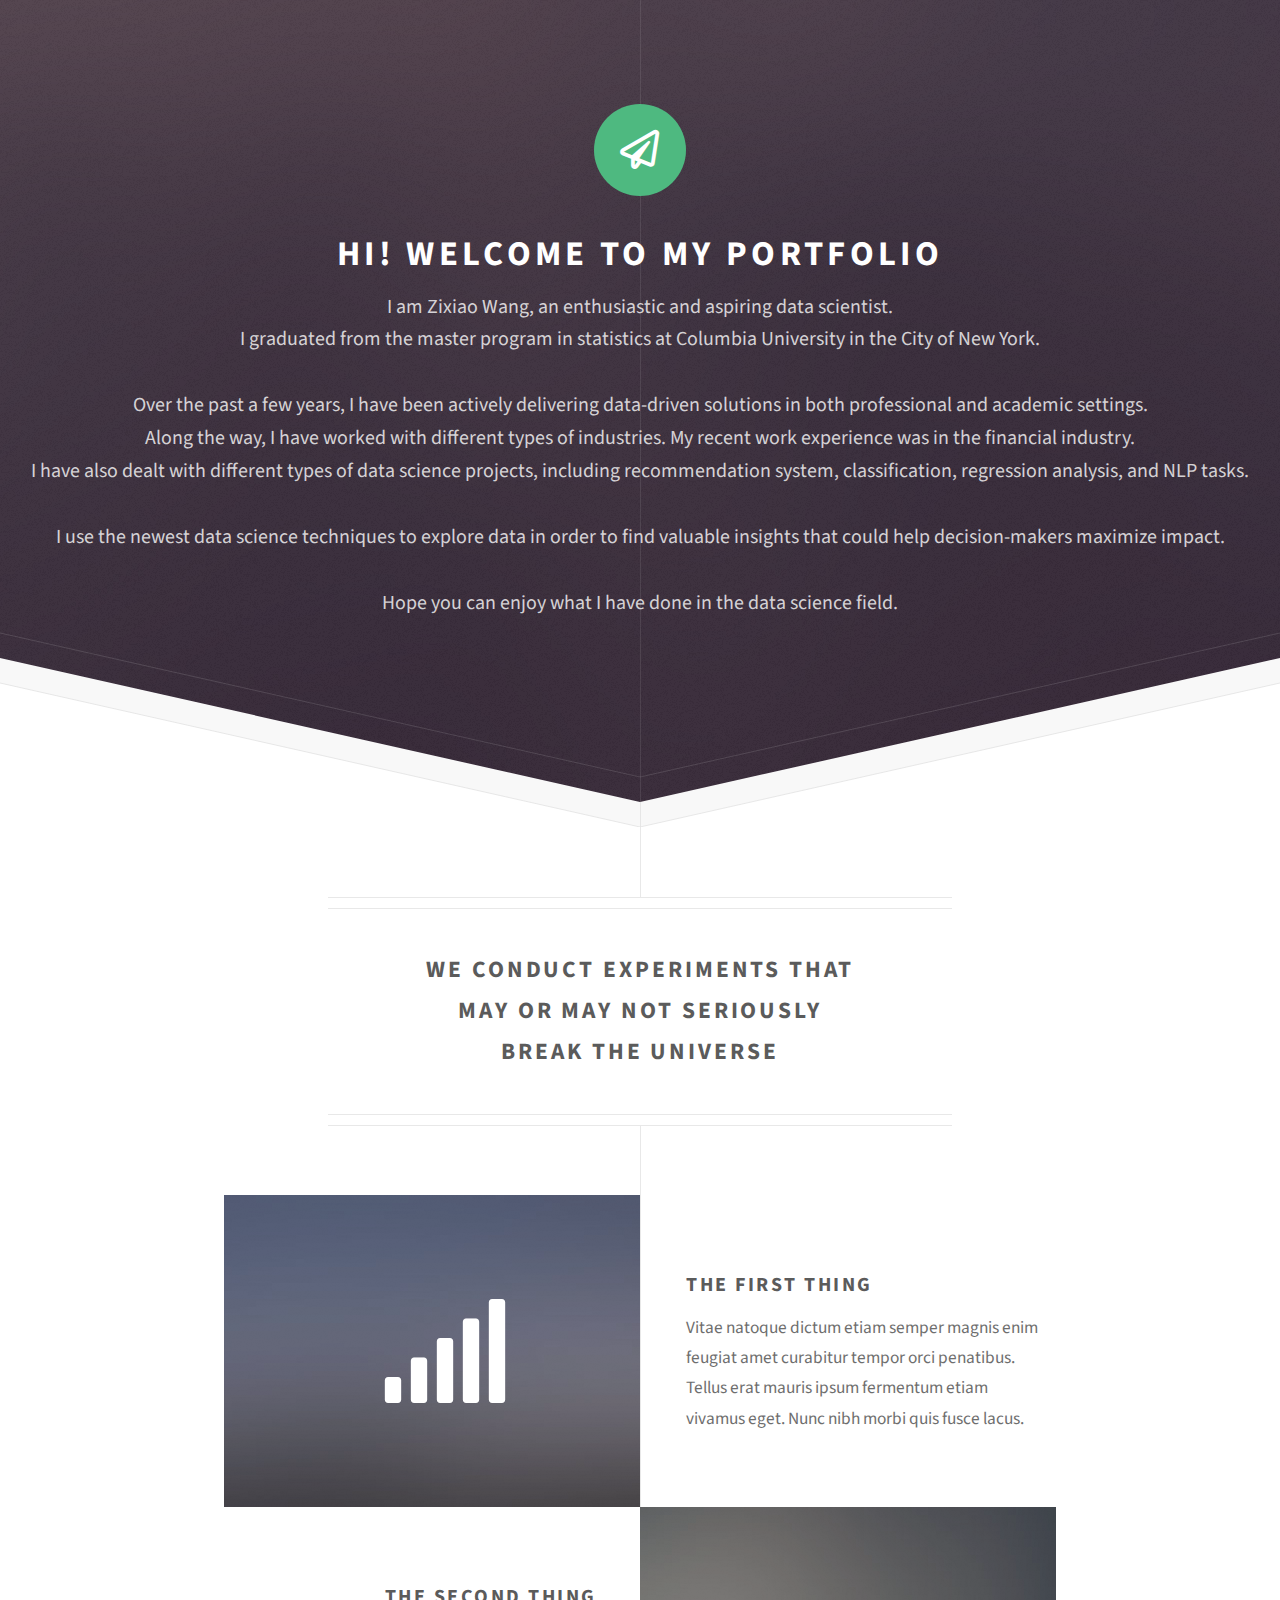
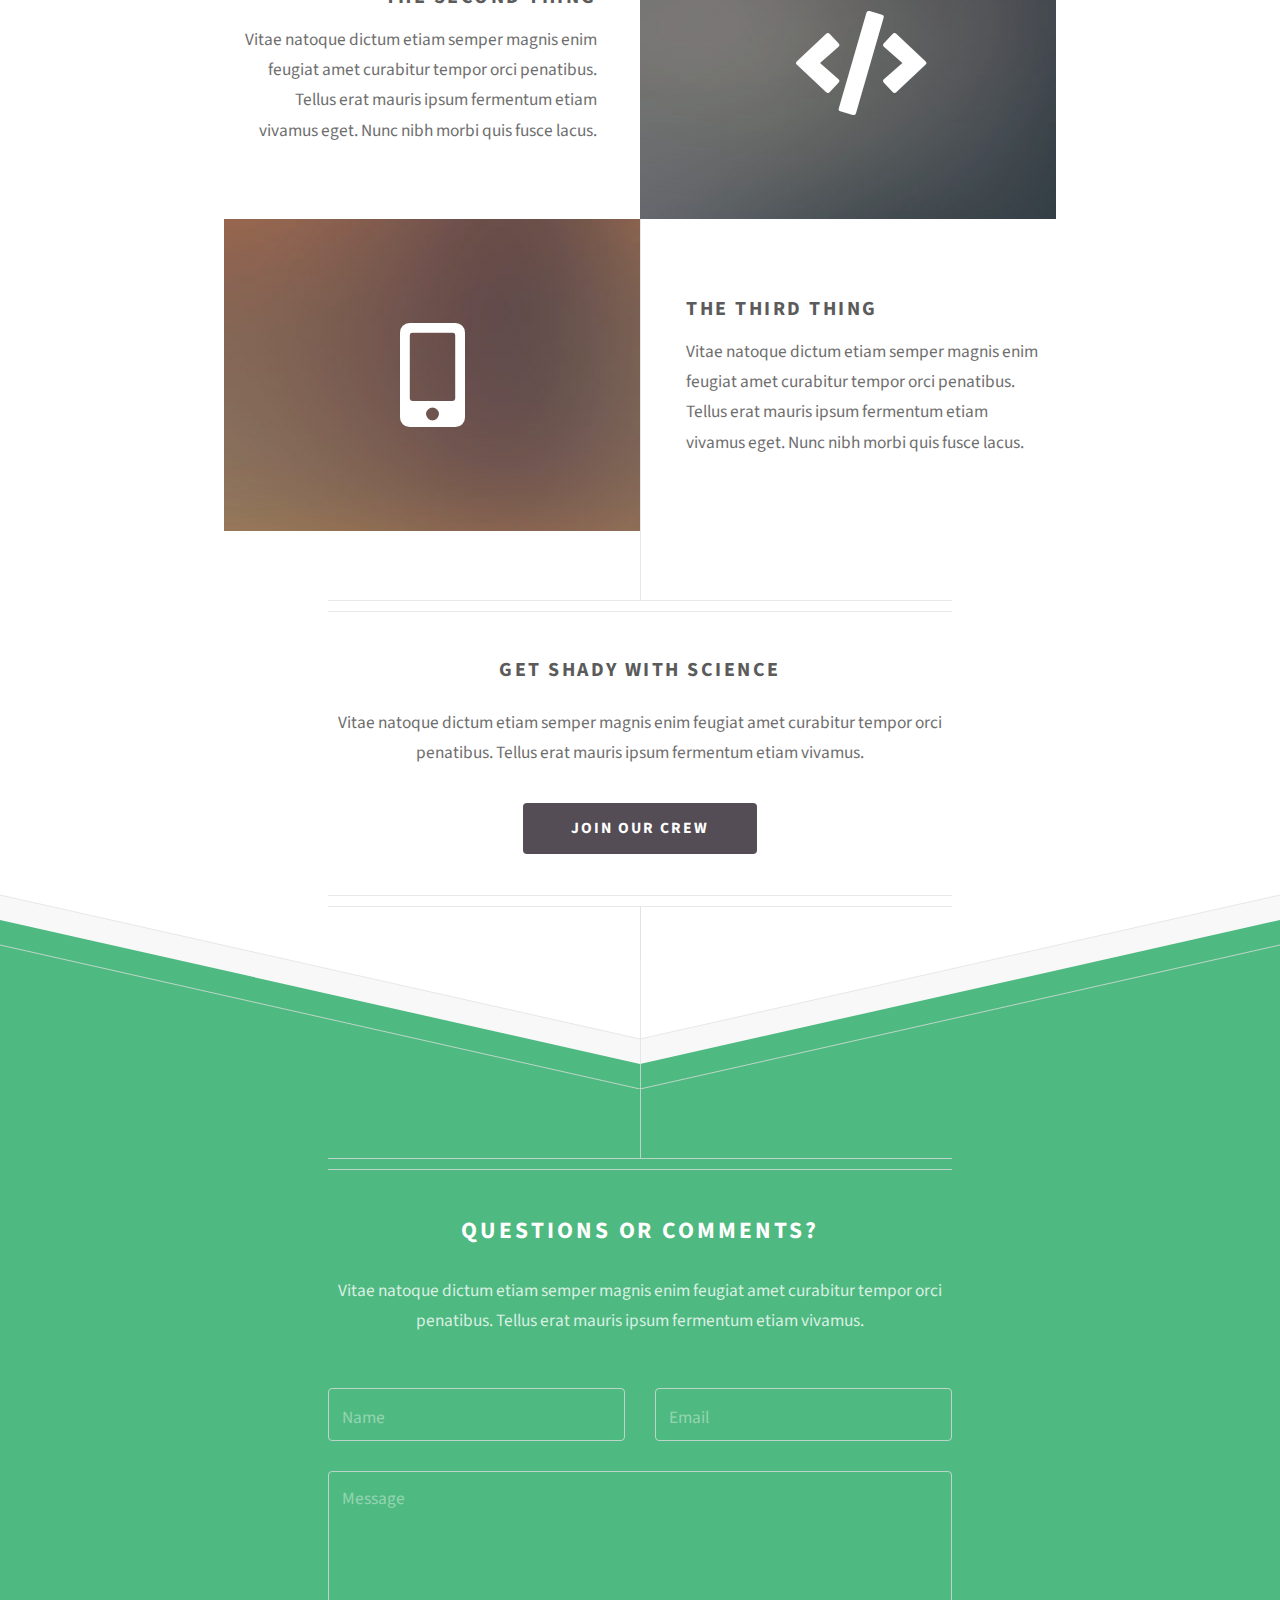
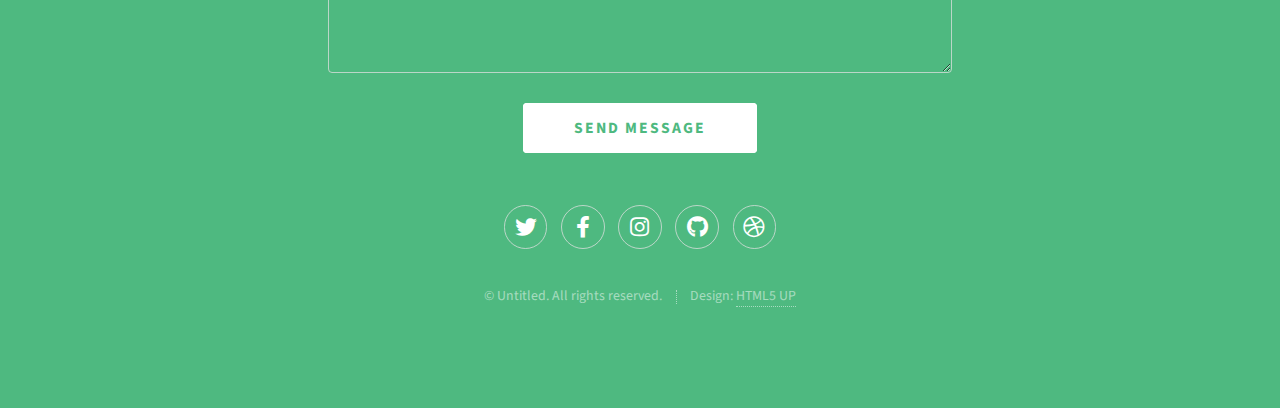
==== commit 94b6853d: "Update" ====
--- a/index.html
+++ b/index.html
@@ -11,14 +11,20 @@
 
 		<!-- Header -->
 			<div id="header">
-				<span class="logo icon fa-paper-plane"></span>
-				<h1>Hi! Welcome to My Portfolio.</h1>
-				<p>I am Zixiao Wang, an enthusiastic and aspiring data scientist. I graduated from the master program in statistics at Columbia University in the City of New York.
+			  <span class="logo icon fa-paper-plane"></span>
+				<h1>Hi! Welcome to My Portfolio</h1>
+				<p>I am Zixiao Wang, an enthusiastic and aspiring data scientist. 
 				<br />
-				Over the past a few years, I have been actively delivering data-driven solutions in both professional and academic settings. Along the way, I have worked with different types of industries. My recent work experience was in financial industry. And I have also dealt with different types of data science projects, including recommendation system, classification, regression analysis, and Nature Language Processing (NLP) tasks.
+				I graduated from the master program in statistics at Columbia University in the City of New York.
+				<br /> <br />
+				Over the past a few years, I have been actively delivering data-driven solutions in both professional and academic settings. 
 				<br />
+				Along the way, I have worked with different types of industries. My recent work experience was in the financial industry. 
+				<br />
+				I have also dealt with different types of data science projects, including recommendation system, classification, regression analysis, and NLP tasks.
+				<br /> <br />
 				I use the newest data science techniques to explore data in order to find valuable insights that could help decision-makers maximize impact.
-				<br />
+				<br /> <br />
 				Hope you can enjoy what I have done in the data science field.</p>
 			</div>
 
--- a/assets/css/main.css
+++ b/assets/css/main.css
@@ -2706,7 +2706,7 @@
 
 	#header {
 		background-attachment: scroll,							scroll,					fixed;
-		background-image: url("images/top-3200.svg"), url("images/overlay.png"), url("../../images/header.jpg");
+		background-image: url("images/top-3200.svg"), url("images/overlay.png"), url("../../images/unnamed.jpg");
 		background-position: bottom center,					top left,				center center;
 		background-repeat: repeat-x,						repeat,					no-repeat;
 		background-size: 3200px 460px,					auto,					cover;
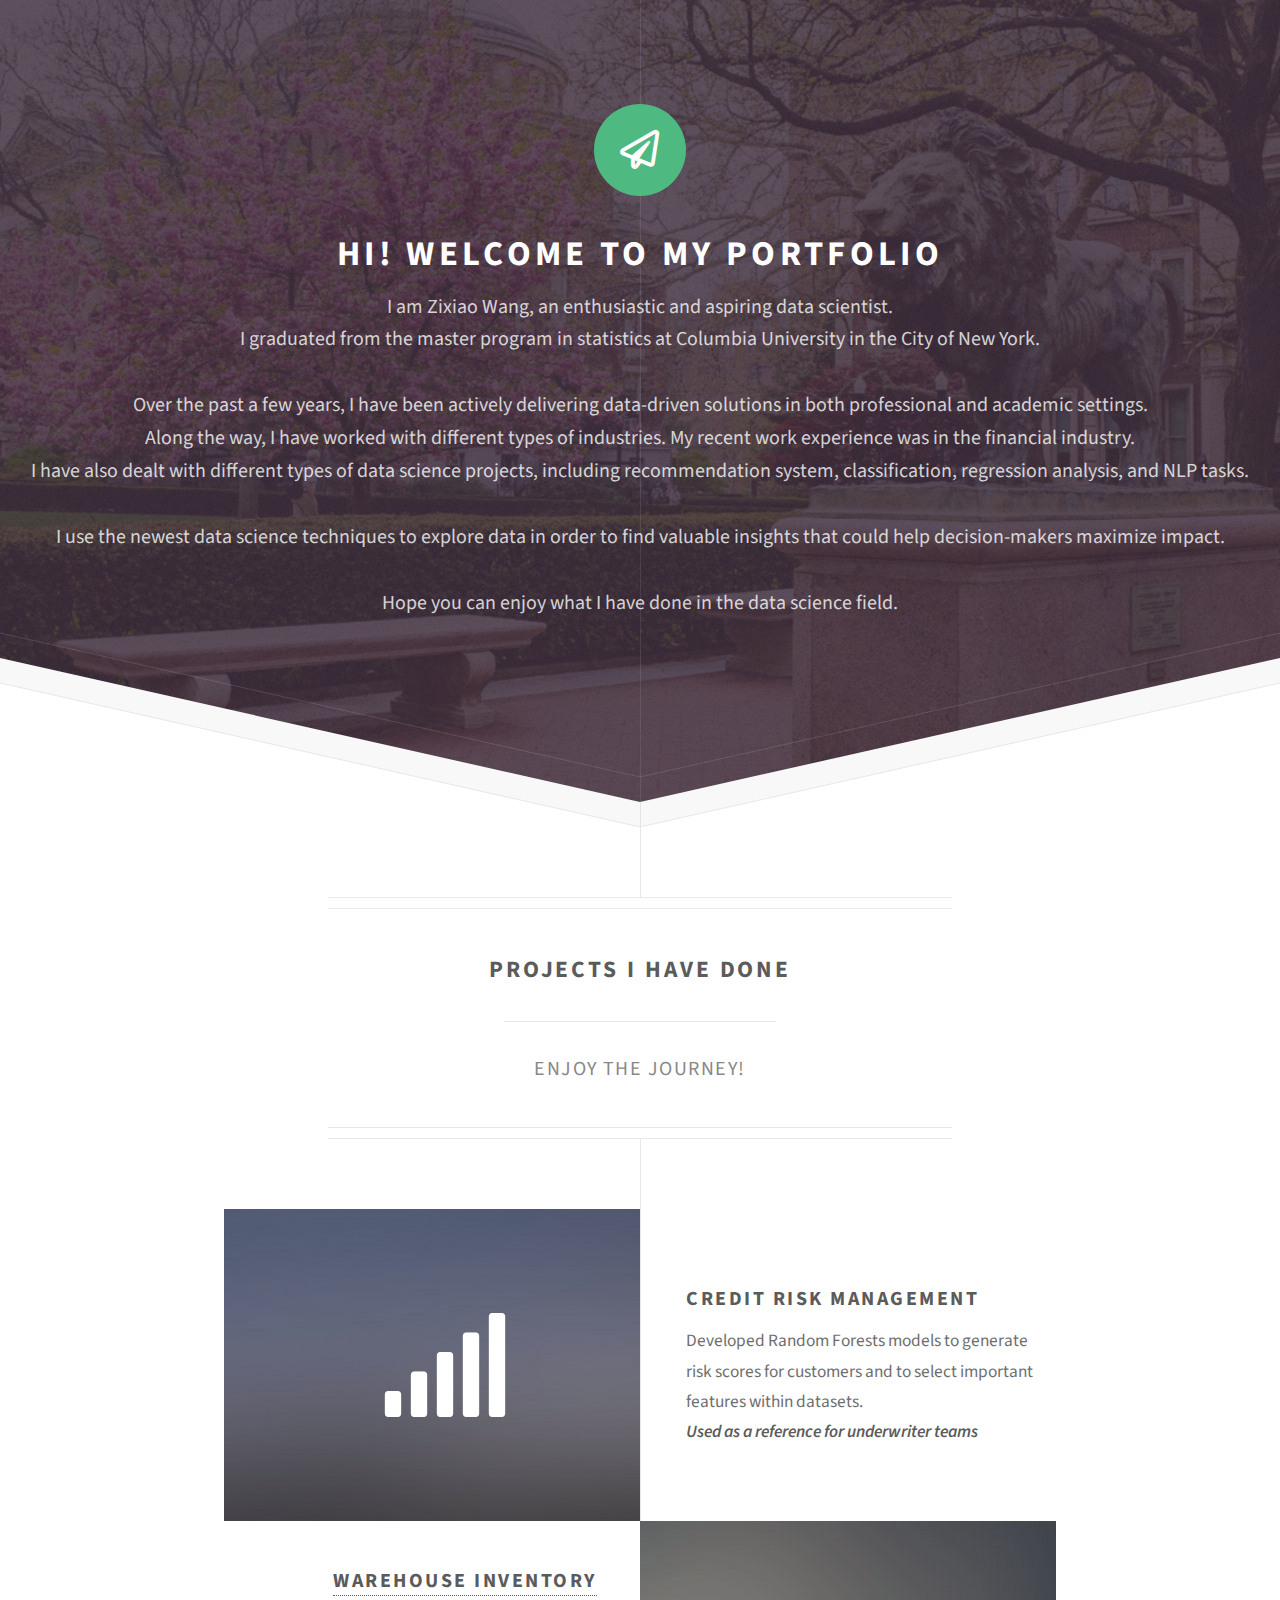
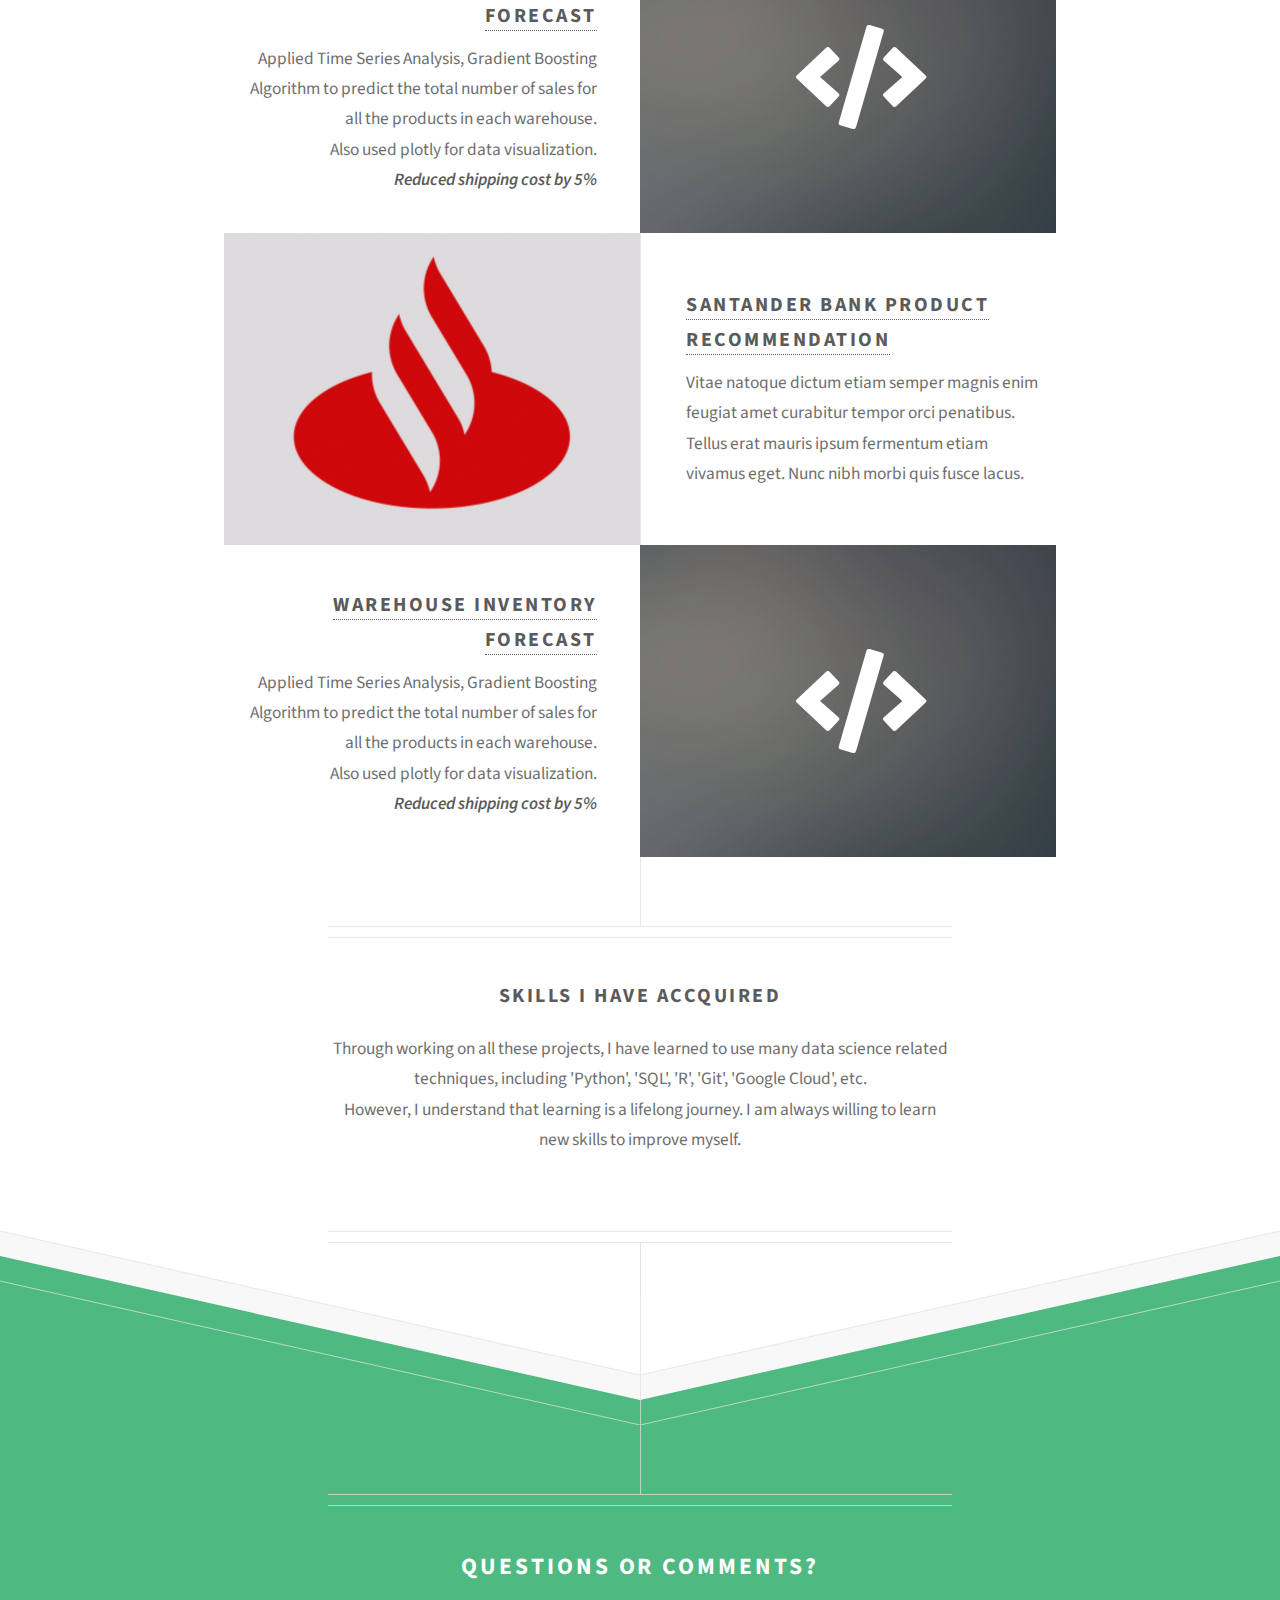
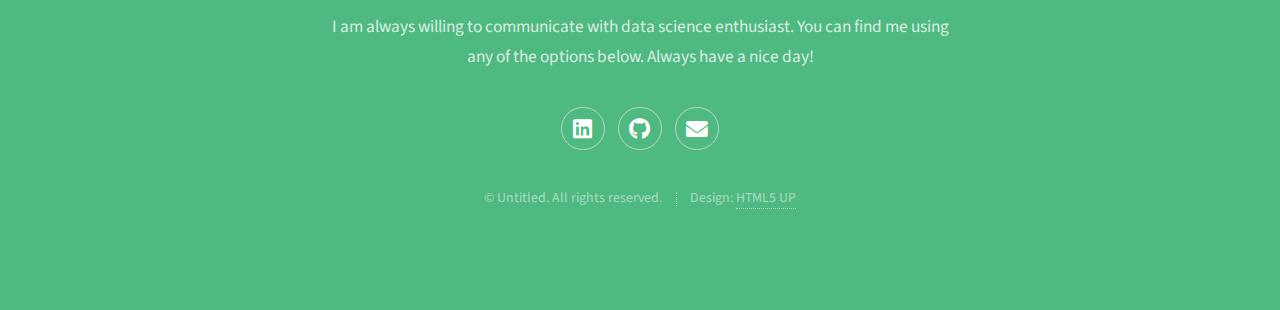
==== commit 83565a94: "Update index.html" ====
--- a/index.html
+++ b/index.html
@@ -32,11 +32,8 @@
 			<div id="main">
 
 				<header class="major container medium">
-					<h2>We conduct experiments that
-					<br />
-					may or may not seriously
-					<br />
-					break the universe</h2>
+					<h2>Projects I Have Done</h2>
+					<p> Enjoy the journey!</p>
 					<!--
 					<p>Tellus erat mauris ipsum fermentum<br />
 					etiam vivamus nunc nibh morbi.</p>
@@ -47,22 +44,49 @@
 					<section class="feature left">
 						<a href="#" class="image icon solid fa-signal"><img src="images/pic01.jpg" alt="" /></a>
 						<div class="content">
-							<h3>The First Thing</h3>
-							<p>Vitae natoque dictum etiam semper magnis enim feugiat amet curabitur tempor orci penatibus. Tellus erat mauris ipsum fermentum etiam vivamus eget. Nunc nibh morbi quis fusce lacus.</p>
+							<h3>Credit Risk Management 
+              <object type="image/svg+xml" data=https://img.shields.io/badge/-PRIVATE-critical></object>
+              </h3>
+							<p>Developed Random Forests models to generate risk scores for customers and to select important features within datasets.
+							<br />
+							<b><em>Used as a reference for underwriter teams</em></b></p>
 						</div>
 					</section>
 					<section class="feature right">
 						<a href="#" class="image icon solid fa-code"><img src="images/pic02.jpg" alt="" /></a>
 						<div class="content">
-							<h3>The Second Thing</h3>
+							<h3><a href="https://github.com/wang1558/Warehouse-Inventory-Forecast-Task">Warehouse Inventory Forecast</a>
+							<!--<a href="html/mohawkgp.html">Warehouse Inventory Forecast</a>-->
+              <object type="image/svg+xml" data="https://img.shields.io/badge/-PUBLIC-success"></object>
+              </h3>
+							<p>Applied Time Series Analysis, Gradient Boosting Algorithm to predict the total number of sales for all the products in each warehouse. 
+							<br />
+							Also used plotly for data visualization. 
+							<br />
+							<b><em>Reduced shipping cost by 5%</em></b></p>
+						</div>
+					</section>
+					<section class="feature left">
+						<a class="image"><img src="images/pic03.jpg" width="50%" height="50%" alt="" /></a>
+						<div class="content">
+							<h3><a href="https://github.com/wang1558/Santander-Bank-Product-Recommendation">Santander Bank Product Recommendation</a>
+							<object type="image/svg+xml" data="https://img.shields.io/badge/-PUBLIC-success"></object>
+							</h3>
 							<p>Vitae natoque dictum etiam semper magnis enim feugiat amet curabitur tempor orci penatibus. Tellus erat mauris ipsum fermentum etiam vivamus eget. Nunc nibh morbi quis fusce lacus.</p>
 						</div>
 					</section>
-					<section class="feature left">
-						<a href="#" class="image icon solid fa-mobile-alt"><img src="images/pic03.jpg" alt="" /></a>
-						<div class="content">
-							<h3>The Third Thing</h3>
-							<p>Vitae natoque dictum etiam semper magnis enim feugiat amet curabitur tempor orci penatibus. Tellus erat mauris ipsum fermentum etiam vivamus eget. Nunc nibh morbi quis fusce lacus.</p>
+					<section class="feature right">
+						<a href="#" class="image icon solid fa-code"><img src="images/pic02.jpg" alt="" /></a>
+						<div class="content">
+							<h3><!--<a href="https://github.com/wang1558/Warehouse-Inventory-Forecast-Task">Warehouse Inventory Forecast</a>-->
+							<a href="html/mohawkgp.html">Warehouse Inventory Forecast</a>
+              <object type="image/svg+xml" data="https://img.shields.io/badge/-PUBLIC-success"></object>
+              </h3>
+							<p>Applied Time Series Analysis, Gradient Boosting Algorithm to predict the total number of sales for all the products in each warehouse. 
+							<br />
+							Also used plotly for data visualization. 
+							<br />
+							<b><em>Reduced shipping cost by 5%</em></b></p>
 						</div>
 					</section>
 				</div>
@@ -211,11 +235,10 @@
 				-->
 
 				<footer class="major container medium">
-					<h3>Get shady with science</h3>
-					<p>Vitae natoque dictum etiam semper magnis enim feugiat amet curabitur tempor orci penatibus. Tellus erat mauris ipsum fermentum etiam vivamus.</p>
-					<ul class="actions special">
-						<li><a href="#" class="button">Join our crew</a></li>
-					</ul>
+					<h3>Skills I Have Accquired</h3>
+					<p>Through working on all these projects, I have learned to use many data science related techniques, including 'Python', 'SQL', 'R', 'Git', 'Google Cloud', etc.
+					<br />
+					However, I understand that learning is a lifelong journey. I am always willing to learn new skills to improve myself.</p>
 				</footer>
 
 			</div>
@@ -228,34 +251,12 @@
 						<h2>Questions or comments?</h2>
 					</header>
 
-					<p>Vitae natoque dictum etiam semper magnis enim feugiat amet curabitur tempor
-					orci penatibus. Tellus erat mauris ipsum fermentum etiam vivamus.</p>
-
-					<form method="post" action="#">
-						<div class="row">
-							<div class="col-6 col-12-mobilep">
-								<input type="text" name="name" placeholder="Name" />
-							</div>
-							<div class="col-6 col-12-mobilep">
-								<input type="email" name="email" placeholder="Email" />
-							</div>
-							<div class="col-12">
-								<textarea name="message" placeholder="Message" rows="6"></textarea>
-							</div>
-							<div class="col-12">
-								<ul class="actions special">
-									<li><input type="submit" value="Send Message" /></li>
-								</ul>
-							</div>
-						</div>
-					</form>
+					<p>I am always willing to communicate with data science enthusiast. You can find me using any of the options below. Always have a nice day!</p>
 
 					<ul class="icons">
-						<li><a href="#" class="icon brands fa-twitter"><span class="label">Twitter</span></a></li>
-						<li><a href="#" class="icon brands fa-facebook-f"><span class="label">Facebook</span></a></li>
-						<li><a href="#" class="icon brands fa-instagram"><span class="label">Instagram</span></a></li>
-						<li><a href="#" class="icon brands fa-github"><span class="label">Github</span></a></li>
-						<li><a href="#" class="icon brands fa-dribbble"><span class="label">Dribbble</span></a></li>
+						<li><a href="https://www.linkedin.com/in/zixiao-wang" class="icon brands fa-linkedin"><span class="label">LinkedIn</span></a></li>
+						<li><a href="https://github.com/wang1558" class="icon brands fa-github"><span class="label">Github</span></a></li>
+						<li><a href="mailto:zixiao.wang@columbia.edu" class="icon solid fa-envelope"><span class="label">Email</span></a></li>
 					</ul>
 
 					<ul class="copyright">
@@ -273,4 +274,4 @@
 			<script src="assets/js/main.js"></script>
 
 	</body>
-</html>+</html>
--- a/assets/css/main.css
+++ b/assets/css/main.css
@@ -2706,7 +2706,7 @@
 
 	#header {
 		background-attachment: scroll,							scroll,					fixed;
-		background-image: url("images/top-3200.svg"), url("images/overlay.png"), url("../../images/unnamed.jpg");
+		background-image: url("images/top-3200.svg"), url("images/overlay.png"), url("../../images/header.jpg");
 		background-position: bottom center,					top left,				center center;
 		background-repeat: repeat-x,						repeat,					no-repeat;
 		background-size: 3200px 460px,					auto,					cover;
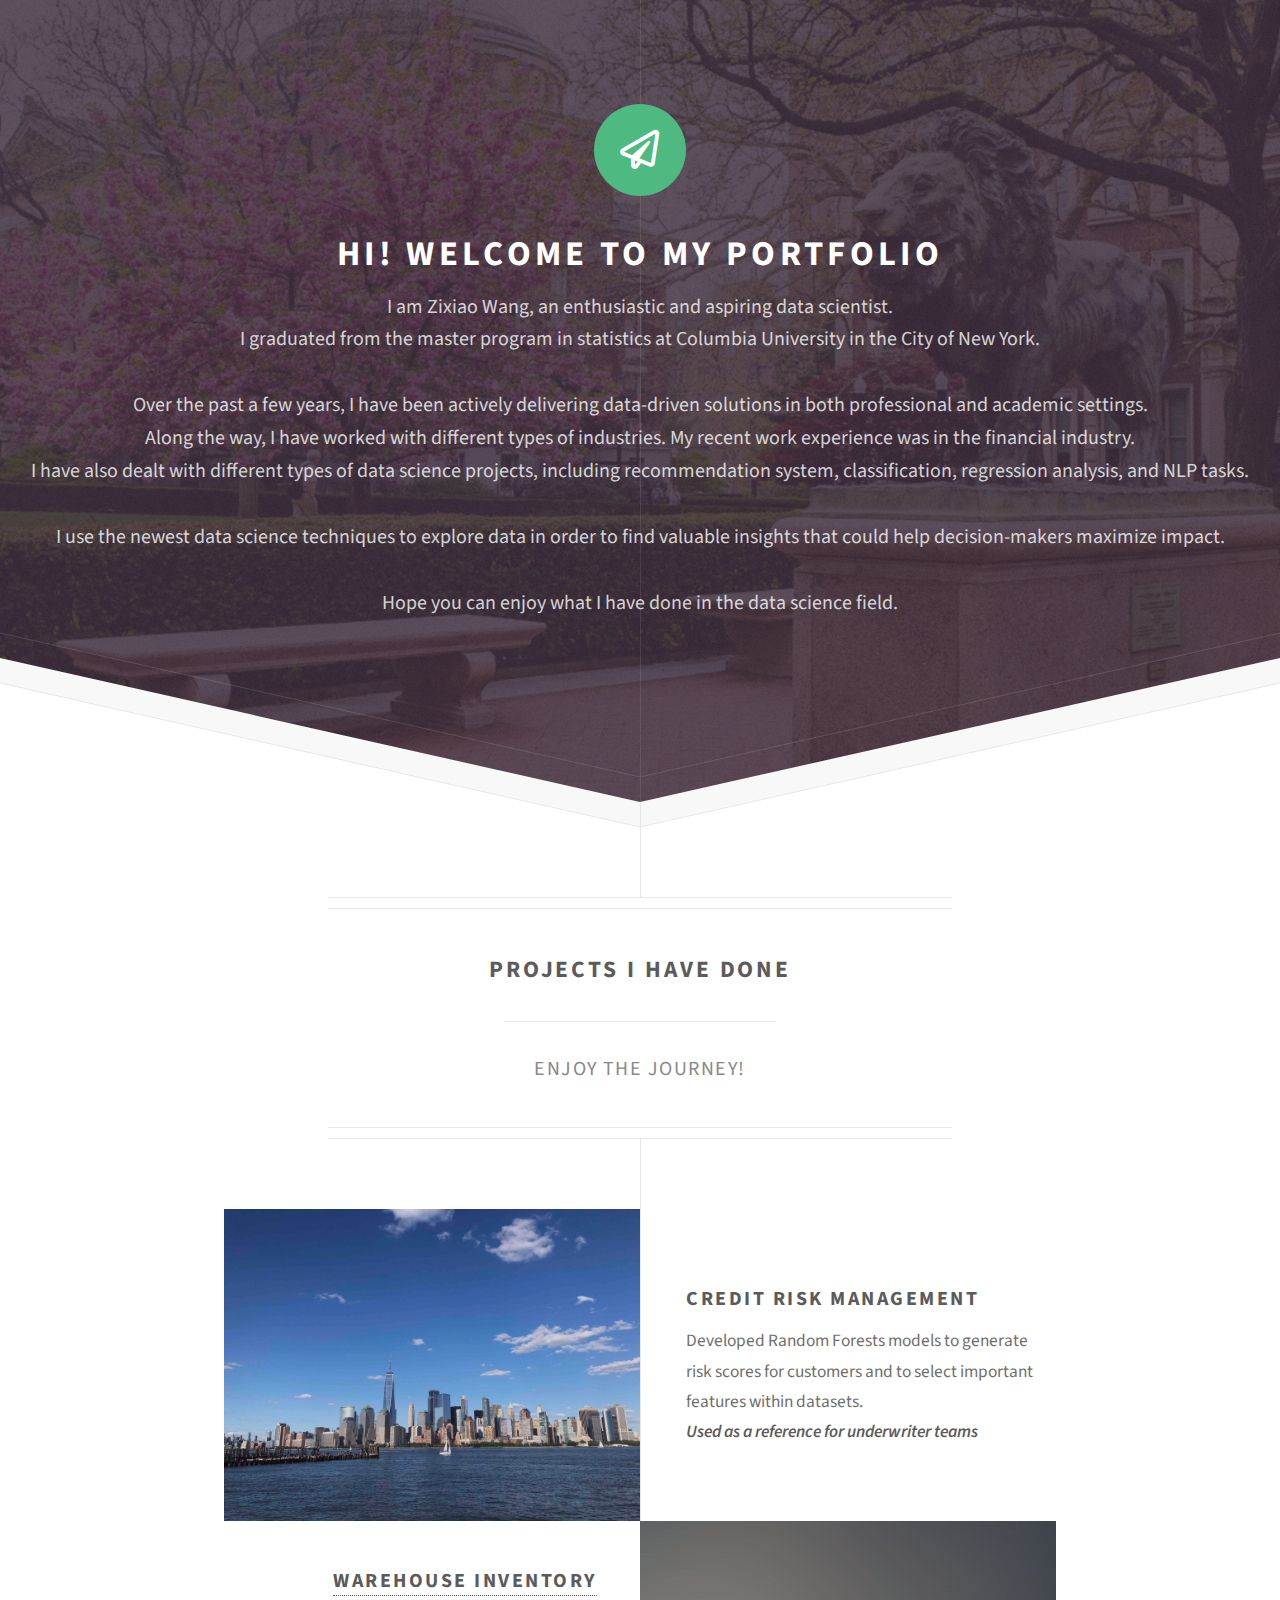
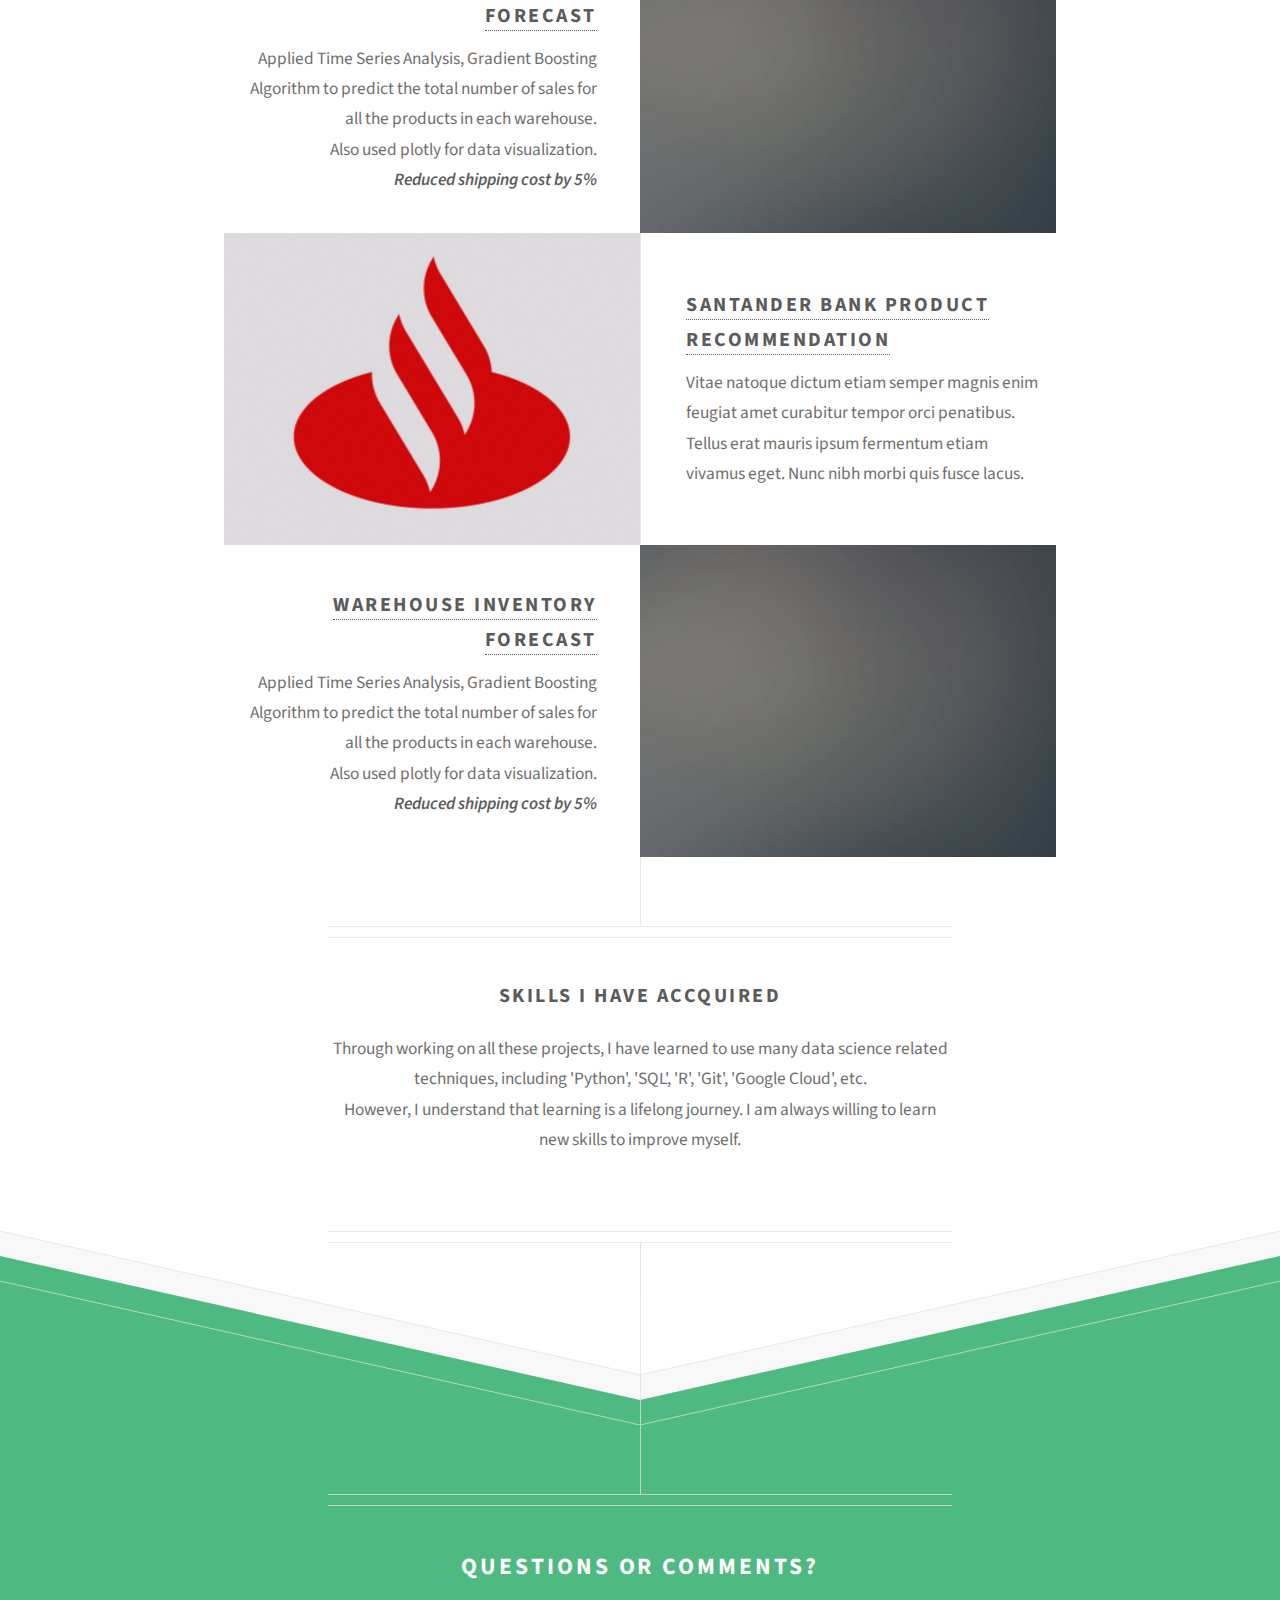
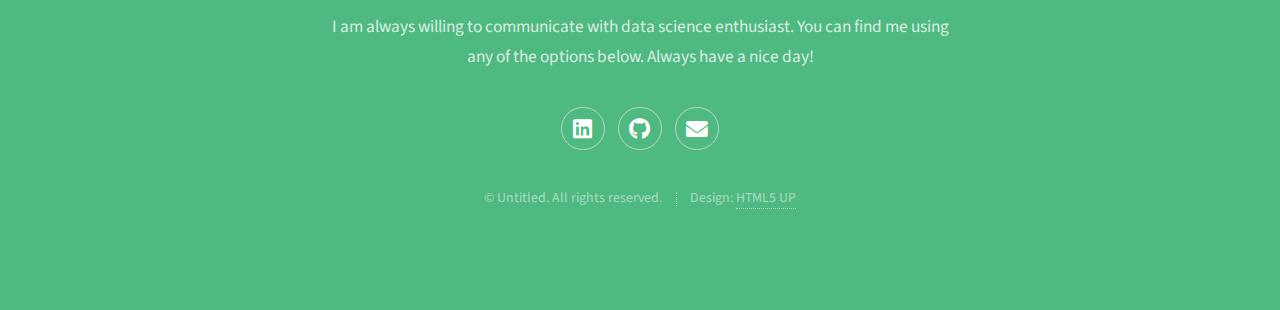
==== commit 42e0b53e: "Update" ====
--- a/index.html
+++ b/index.html
@@ -42,7 +42,7 @@
 
 				<div class="box alt container">
 					<section class="feature left">
-						<a href="#" class="image icon solid fa-signal"><img src="images/pic01.jpg" alt="" /></a>
+						<a class="image"><img src="images/pic01.jpg" width="50%" height="50%" alt="" /></a>
 						<div class="content">
 							<h3>Credit Risk Management 
               <object type="image/svg+xml" data=https://img.shields.io/badge/-PRIVATE-critical></object>
@@ -53,7 +53,7 @@
 						</div>
 					</section>
 					<section class="feature right">
-						<a href="#" class="image icon solid fa-code"><img src="images/pic02.jpg" alt="" /></a>
+						<a href="https://github.com/wang1558/Warehouse-Inventory-Forecast-Task" class="image"><img src="images/pic02.jpg" alt="" /></a>
 						<div class="content">
 							<h3><a href="https://github.com/wang1558/Warehouse-Inventory-Forecast-Task">Warehouse Inventory Forecast</a>
 							<!--<a href="html/mohawkgp.html">Warehouse Inventory Forecast</a>-->
@@ -67,7 +67,7 @@
 						</div>
 					</section>
 					<section class="feature left">
-						<a class="image"><img src="images/pic03.jpg" width="50%" height="50%" alt="" /></a>
+						<a href="https://github.com/wang1558/Santander-Bank-Product-Recommendation" class="image"><img src="images/pic03.jpg" width="50%" height="50%" alt="" /></a>
 						<div class="content">
 							<h3><a href="https://github.com/wang1558/Santander-Bank-Product-Recommendation">Santander Bank Product Recommendation</a>
 							<object type="image/svg+xml" data="https://img.shields.io/badge/-PUBLIC-success"></object>
@@ -76,10 +76,10 @@
 						</div>
 					</section>
 					<section class="feature right">
-						<a href="#" class="image icon solid fa-code"><img src="images/pic02.jpg" alt="" /></a>
+						<a href="https://github.com/wang1558/Warehouse-Inventory-Forecast-Task" class="image"><img src="images/pic02.jpg" alt="" /></a>
 						<div class="content">
 							<h3><!--<a href="https://github.com/wang1558/Warehouse-Inventory-Forecast-Task">Warehouse Inventory Forecast</a>-->
-							<a href="html/mohawkgp.html">Warehouse Inventory Forecast</a>
+							<a href="html/Mohawkgp.html">Warehouse Inventory Forecast</a>
               <object type="image/svg+xml" data="https://img.shields.io/badge/-PUBLIC-success"></object>
               </h3>
 							<p>Applied Time Series Analysis, Gradient Boosting Algorithm to predict the total number of sales for all the products in each warehouse. 
@@ -274,4 +274,4 @@
 			<script src="assets/js/main.js"></script>
 
 	</body>
-</html>
+</html>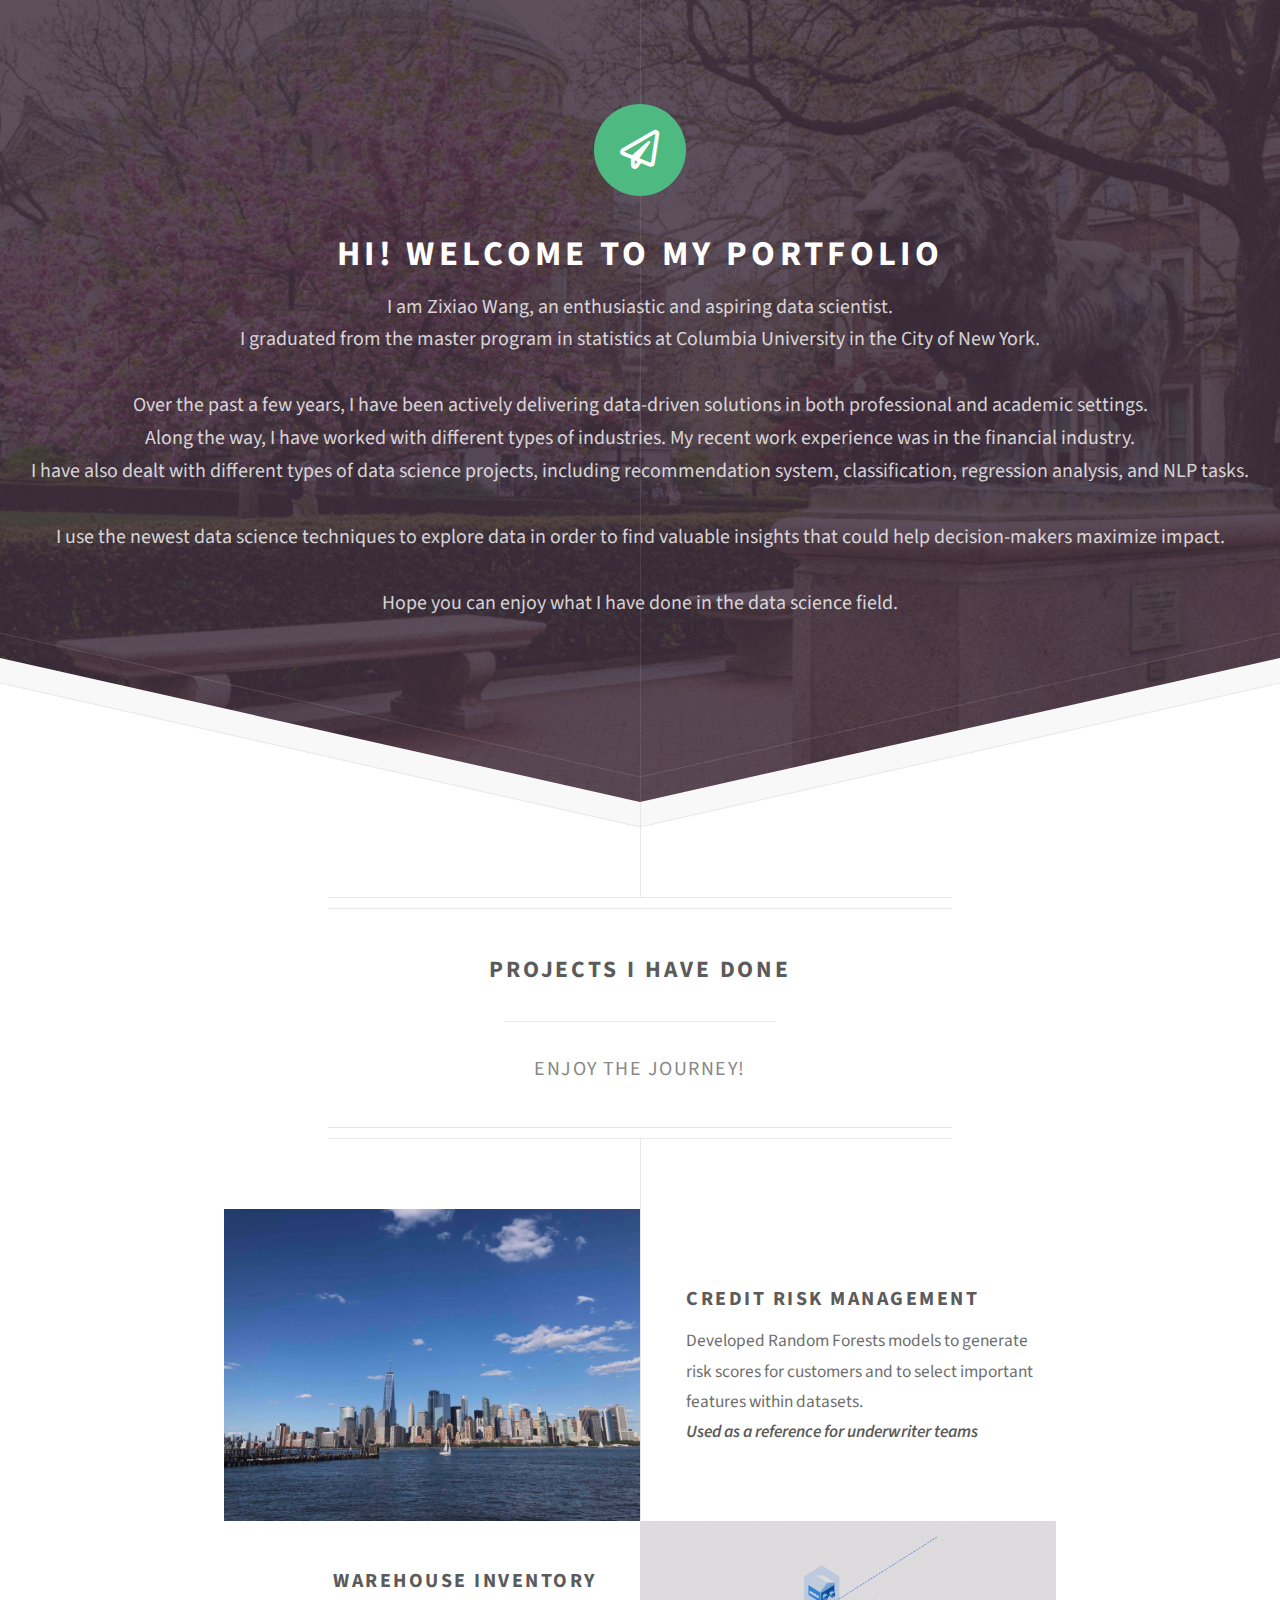
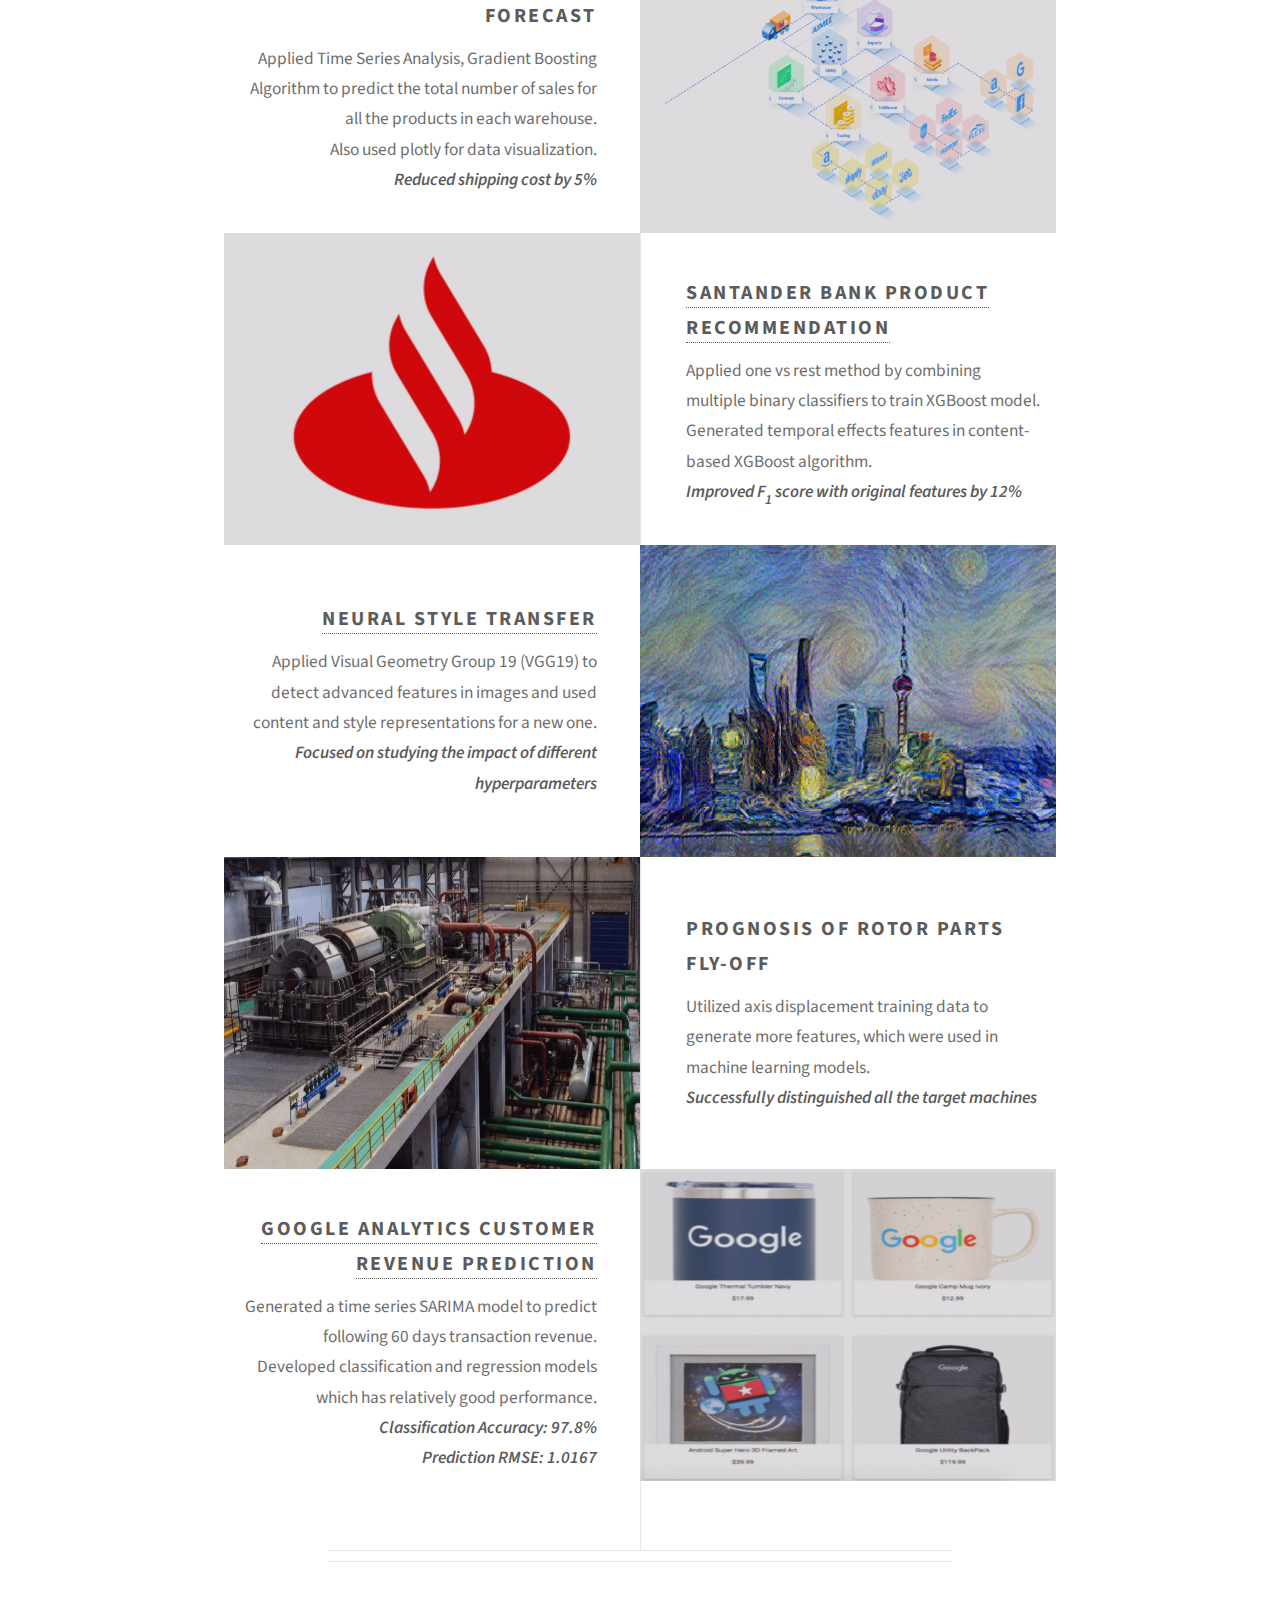
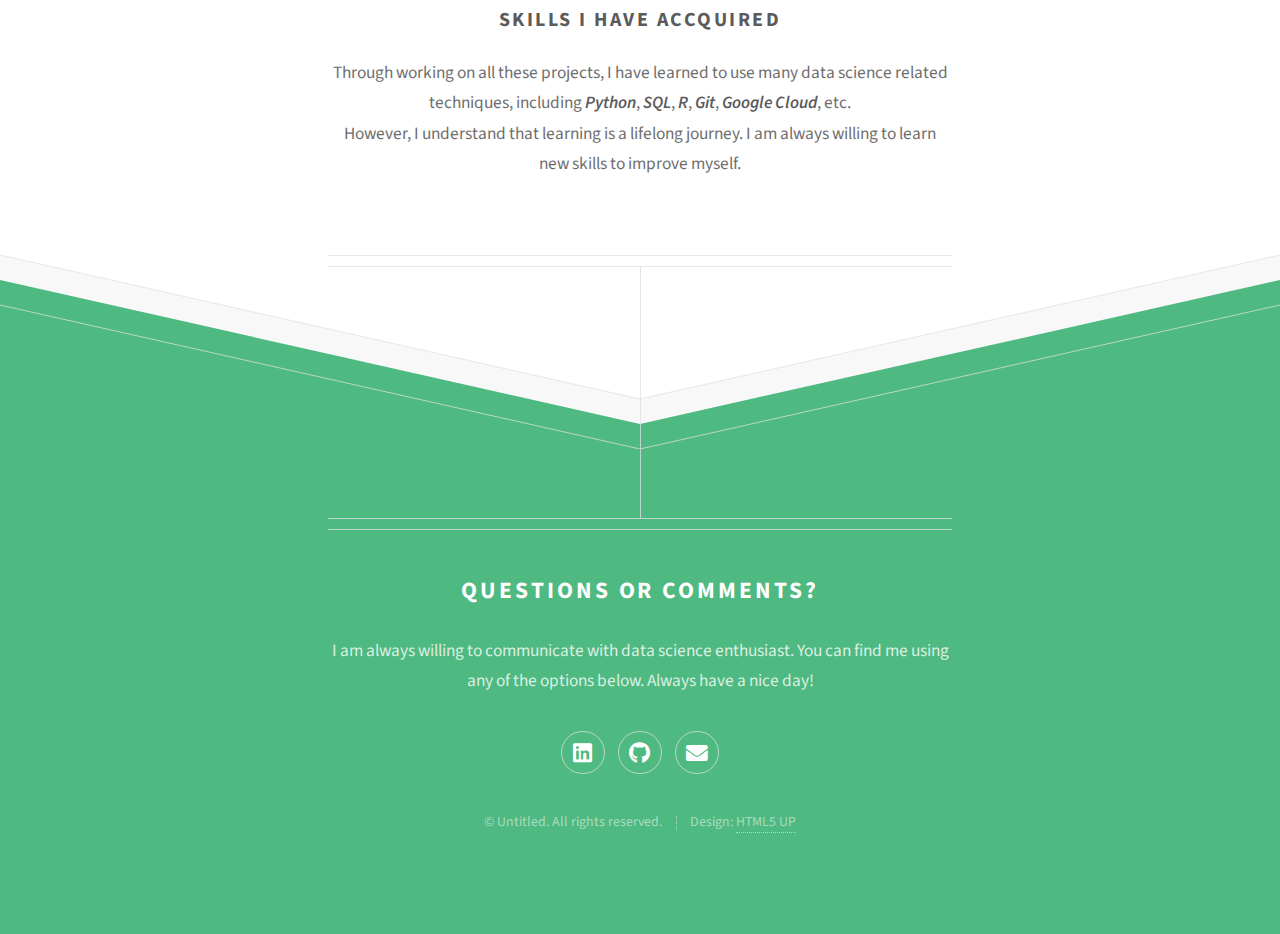
==== commit fa16325c: "Update" ====
--- a/index.html
+++ b/index.html
@@ -53,40 +53,66 @@
 						</div>
 					</section>
 					<section class="feature right">
-						<a href="https://github.com/wang1558/Warehouse-Inventory-Forecast-Task" class="image"><img src="images/pic02.jpg" alt="" /></a>
-						<div class="content">
-							<h3><a href="https://github.com/wang1558/Warehouse-Inventory-Forecast-Task">Warehouse Inventory Forecast</a>
+						<a class="image"><img src="images/pic02.jpg" width="50%" height="50%" alt="" /></a>
+						<div class="content">
+							<h3>Warehouse Inventory Forecast
 							<!--<a href="html/mohawkgp.html">Warehouse Inventory Forecast</a>-->
+              <object type="image/svg+xml" data=https://img.shields.io/badge/-PRIVATE-critical></object>
+              </h3>
+							<p>Applied Time Series Analysis, Gradient Boosting Algorithm to predict the total number of sales for all the products in each warehouse. 
+							<br />
+							Also used plotly for data visualization. 
+							<br />
+							<b><em>Reduced shipping cost by 5%</em></b></p>
+						</div>
+					</section>
+					<section class="feature left">
+						<a href="html/Santander.html" class="image"><img src="images/pic03.jpg" width="50%" height="50%" alt="" /></a>
+						<div class="content">
+							<h3><a href="html/Santander.html">Santander Bank Product Recommendation</a>
+							<object type="image/svg+xml" data="https://img.shields.io/badge/-PUBLIC-success"></object>
+							</h3>
+							<p>Applied one vs rest method by combining multiple binary classifiers to train XGBoost model.
+							<br />
+							Generated temporal effects features in content-based XGBoost algorithm.
+							<br />
+							<b><em>Improved F<sub>1</sub> score with original features by 12%</em></b></p>
+						</div>
+					</section>
+					<section class="feature right">
+						<a href="html/Transfer.html" class="image"><img src="images/pic04.jpg" width="50%" height="50%" alt="" /></a>
+						<div class="content">
+							<h3><a href="html/Transfer.html">Neural Style Transfer</a>
               <object type="image/svg+xml" data="https://img.shields.io/badge/-PUBLIC-success"></object>
               </h3>
-							<p>Applied Time Series Analysis, Gradient Boosting Algorithm to predict the total number of sales for all the products in each warehouse. 
-							<br />
-							Also used plotly for data visualization. 
-							<br />
-							<b><em>Reduced shipping cost by 5%</em></b></p>
+							<p>Applied Visual Geometry Group 19 (VGG19) to detect advanced features in images and used content and style representations for a new one. 
+							<br />
+							<b><em>Focused on studying the impact of different hyperparameters</em></b></p>
 						</div>
 					</section>
 					<section class="feature left">
-						<a href="https://github.com/wang1558/Santander-Bank-Product-Recommendation" class="image"><img src="images/pic03.jpg" width="50%" height="50%" alt="" /></a>
-						<div class="content">
-							<h3><a href="https://github.com/wang1558/Santander-Bank-Product-Recommendation">Santander Bank Product Recommendation</a>
-							<object type="image/svg+xml" data="https://img.shields.io/badge/-PUBLIC-success"></object>
+						<a class="image"><img src="images/pic05.jpg" width="50%" height="50%" alt="" /></a>
+						<div class="content">
+							<h3>Prognosis of Rotor Parts Fly-off
+							<object type="image/svg+xml" data=https://img.shields.io/badge/-PRIVATE-critical></object>
 							</h3>
-							<p>Vitae natoque dictum etiam semper magnis enim feugiat amet curabitur tempor orci penatibus. Tellus erat mauris ipsum fermentum etiam vivamus eget. Nunc nibh morbi quis fusce lacus.</p>
+							<p>Utilized axis displacement training data to generate more features, which were used in machine learning models.
+							<br />
+							<b><em>Successfully distinguished all the target machines</em></b></p>
 						</div>
 					</section>
 					<section class="feature right">
-						<a href="https://github.com/wang1558/Warehouse-Inventory-Forecast-Task" class="image"><img src="images/pic02.jpg" alt="" /></a>
-						<div class="content">
-							<h3><!--<a href="https://github.com/wang1558/Warehouse-Inventory-Forecast-Task">Warehouse Inventory Forecast</a>-->
-							<a href="html/Mohawkgp.html">Warehouse Inventory Forecast</a>
+						<a href="html/Google.html" class="image"><img src="images/pic06.jpg" width="50%" height="50%" alt="" /></a>
+						<div class="content">
+							<h3><a href="html/Google.html">Google Analytics Customer Revenue Prediction</a>
               <object type="image/svg+xml" data="https://img.shields.io/badge/-PUBLIC-success"></object>
               </h3>
-							<p>Applied Time Series Analysis, Gradient Boosting Algorithm to predict the total number of sales for all the products in each warehouse. 
-							<br />
-							Also used plotly for data visualization. 
-							<br />
-							<b><em>Reduced shipping cost by 5%</em></b></p>
+							<p>Generated a time series SARIMA model to predict following 60 days transaction revenue. 
+							<br />
+							Developed classification and regression models which has relatively good performance. 
+							<br />
+							<b><em>Classification Accuracy: 97.8%
+							<br />Prediction RMSE: 1.0167</em></b></p>
 						</div>
 					</section>
 				</div>
@@ -236,7 +262,7 @@
 
 				<footer class="major container medium">
 					<h3>Skills I Have Accquired</h3>
-					<p>Through working on all these projects, I have learned to use many data science related techniques, including 'Python', 'SQL', 'R', 'Git', 'Google Cloud', etc.
+					<p>Through working on all these projects, I have learned to use many data science related techniques, including <b><em>Python</em></b>, <b><em>SQL</em></b>, <b><em>R</em></b>, <b><em>Git</em></b>, <b><em>Google Cloud</em></b>, etc.
 					<br />
 					However, I understand that learning is a lifelong journey. I am always willing to learn new skills to improve myself.</p>
 				</footer>
@@ -274,4 +300,4 @@
 			<script src="assets/js/main.js"></script>
 
 	</body>
-</html>+</html>
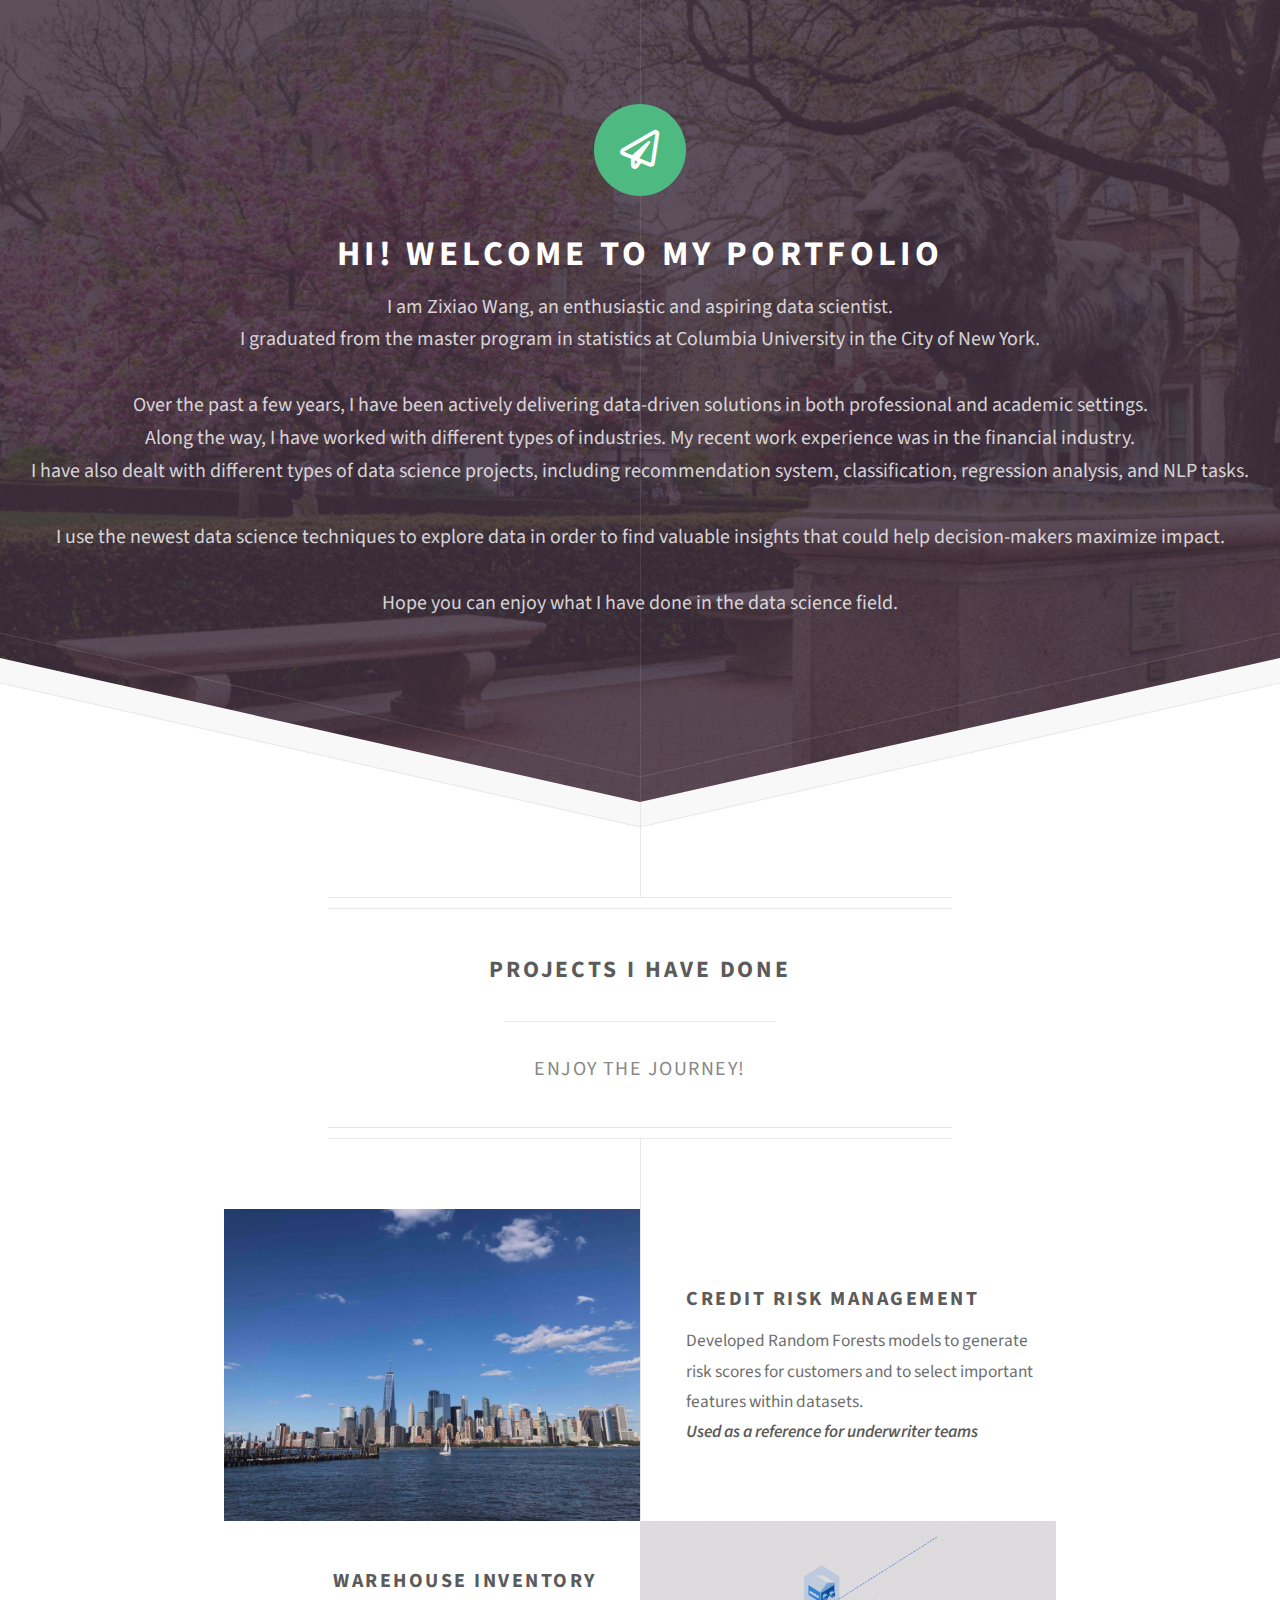
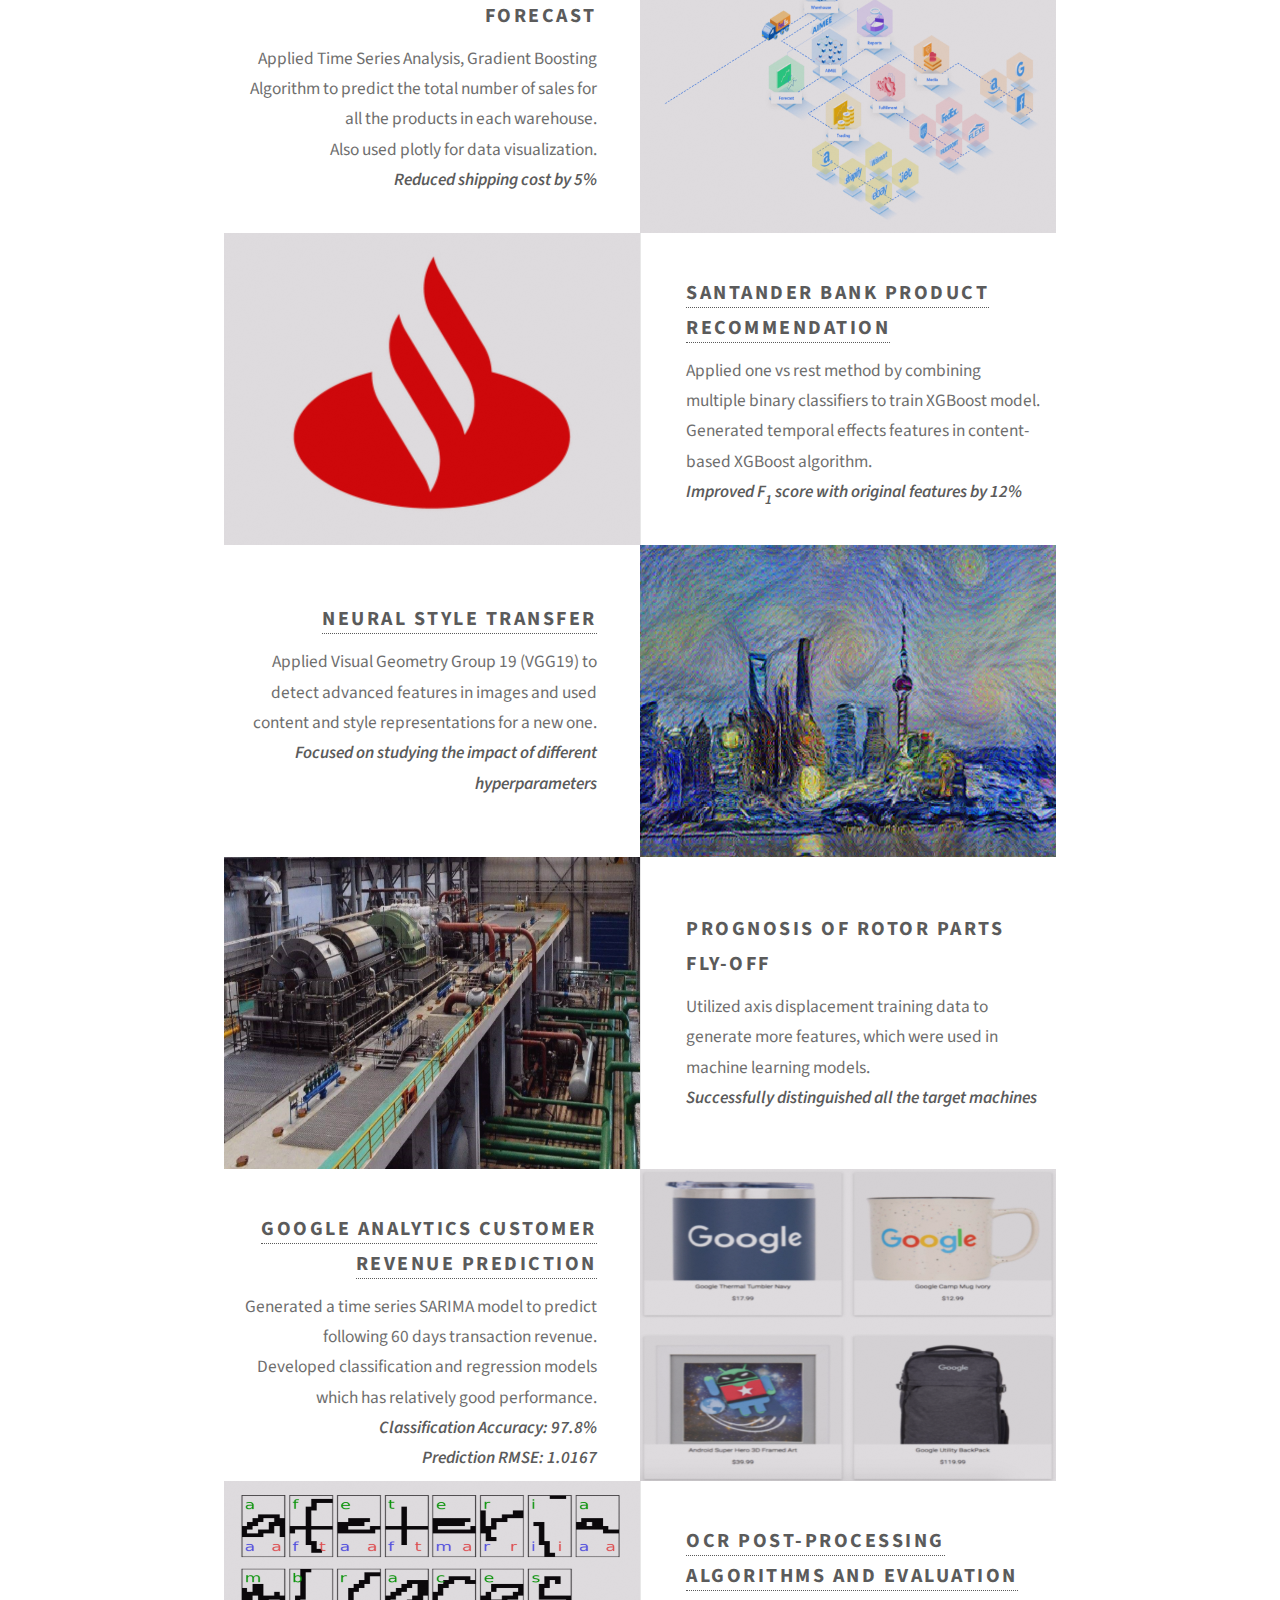
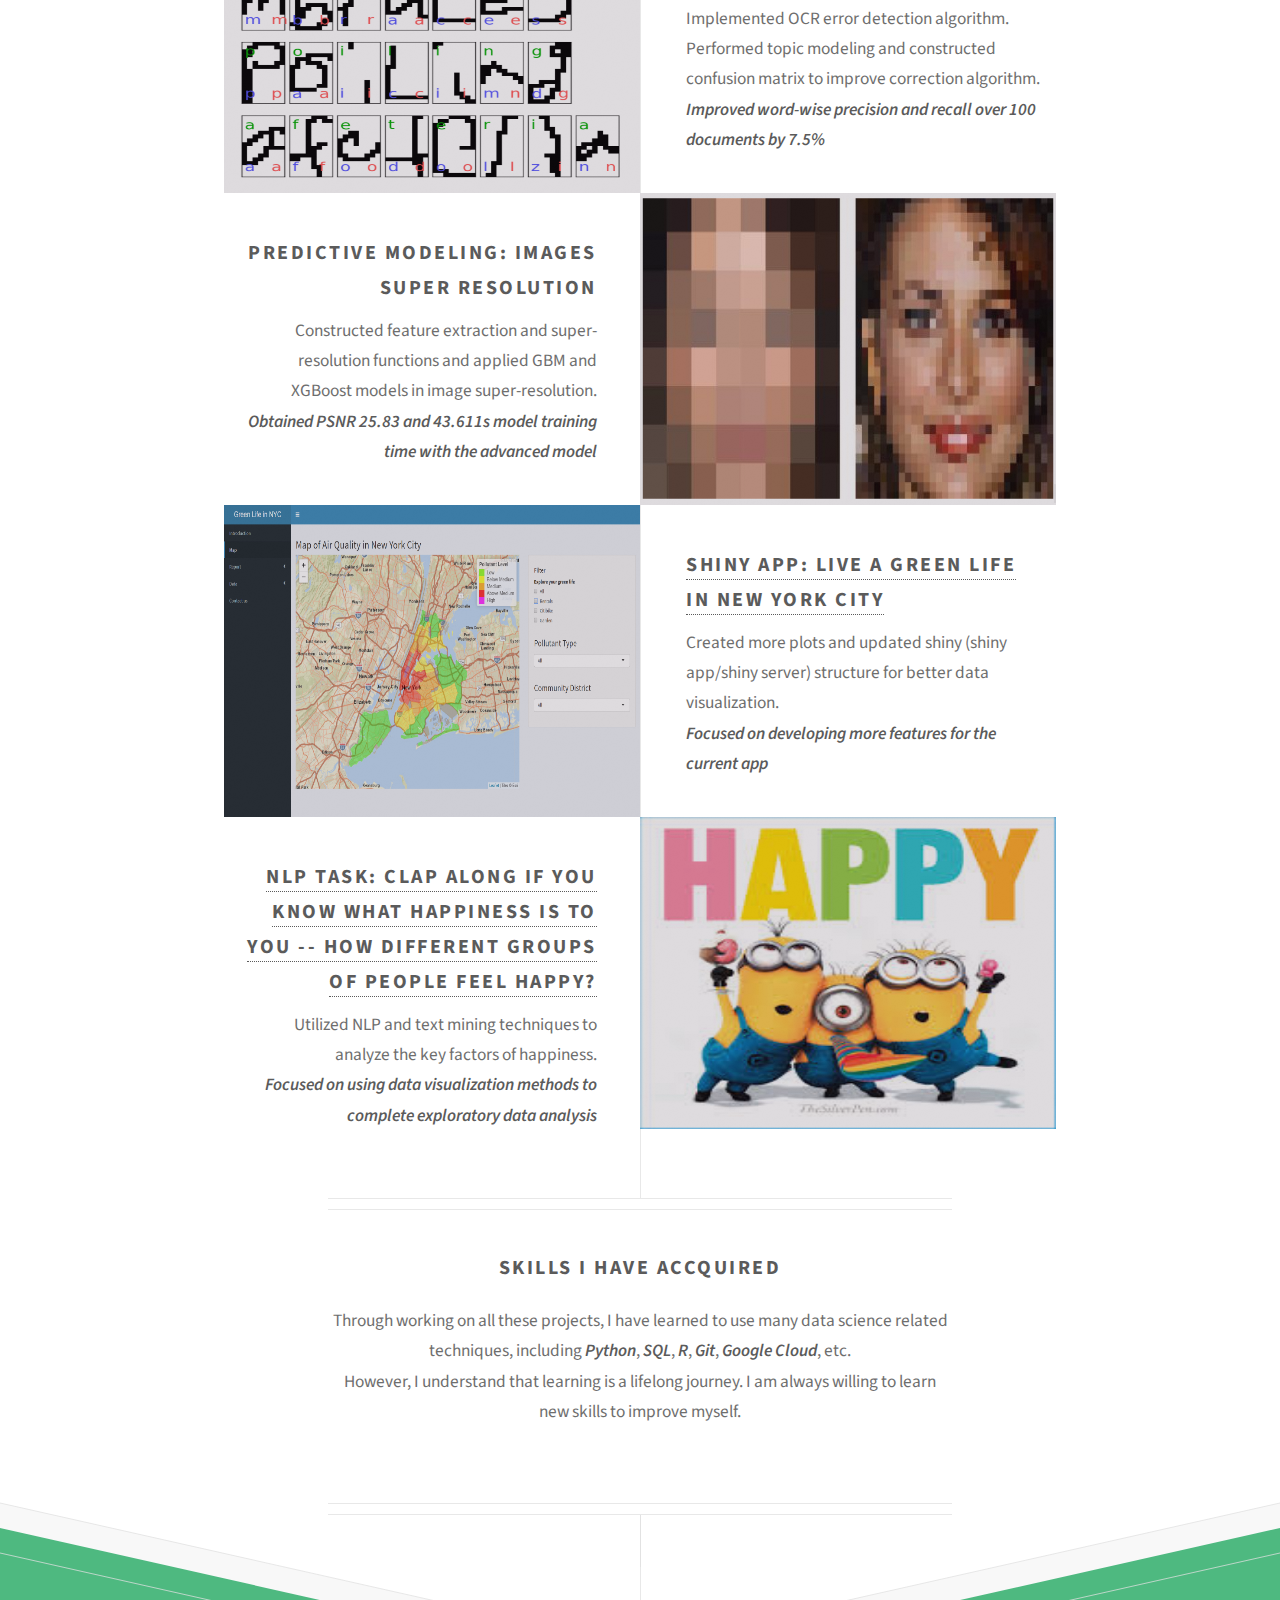
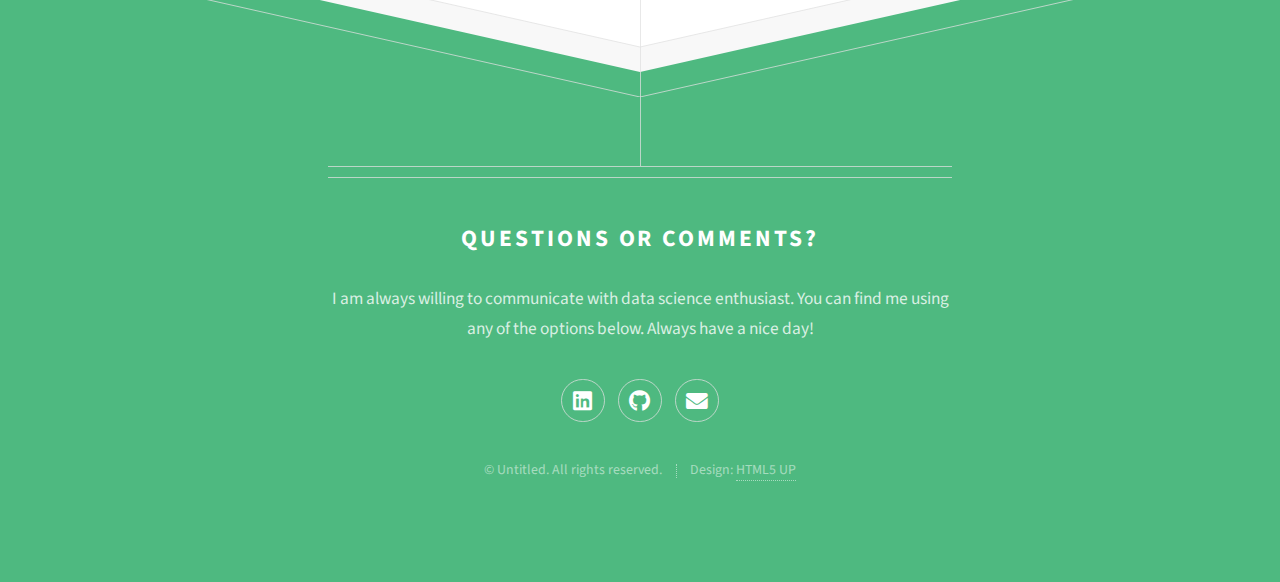
==== commit be6152c6: "Version 1.0" ====
--- a/index.html
+++ b/index.html
@@ -115,6 +115,52 @@
 							<br />Prediction RMSE: 1.0167</em></b></p>
 						</div>
 					</section>
+					<section class="feature left">
+						<a href="html/OCR.html" class="image"><img src="images/pic07.jpg" width="50%" height="50%" alt="" /></a>
+						<div class="content">
+							<h3><a href="html/OCR.html">OCR Post-processing Algorithms and Evaluation</a>
+							<object type="image/svg+xml" data="https://img.shields.io/badge/-PUBLIC-success"></object>
+							</h3>
+							<p>Implemented OCR error detection algorithm.
+							<br />
+							Performed topic modeling and constructed confusion matrix to improve correction algorithm.
+							<br />
+							<b><em>Improved word-wise precision and recall over 100 documents by 7.5%</em></b></p>
+						</div>
+					</section>
+					<section class="feature right">
+						<a class="image"><img src="images/pic08.jpg" width="50%" height="50%" alt="" /></a>
+						<div class="content">
+							<h3>Predictive Modeling: Images Super Resolution
+              <object type="image/svg+xml" data=https://img.shields.io/badge/-PRIVATE-critical></object>
+              </h3>
+							<p>Constructed feature extraction and super-resolution functions and applied GBM and XGBoost models in image super-resolution. 
+							<br />
+							<b><em>Obtained PSNR 25.83 and 43.611s model training time with the advanced model </em></b></p>
+						</div>
+					</section>
+					<section class="feature left">
+						<a href="html/Shiny.html" class="image"><img src="images/pic09.jpg" width="50%" height="50%" alt="" /></a>
+						<div class="content">
+							<h3><a href="html/Shiny.html">Shiny App: Live a Green Life in New York City</a>
+							<object type="image/svg+xml" data="https://img.shields.io/badge/-PUBLIC-success"></object>
+							</h3>
+							<p>Created more plots and updated shiny (shiny app/shiny server) structure for better data visualization.
+							<br />
+							<b><em>Focused on developing more features for the current app</em></b></p>
+						</div>
+					</section>
+					<section class="feature right">
+						<a href="html/NLP.html" class="image"><img src="images/pic10.jpg" width="50%" height="50%" alt="" /></a>
+						<div class="content">
+							<h3><a href="html/NLP.html">NLP Task: Clap along If You Know What Happiness Is to You -- How Different Groups of People Feel Happy?</a>
+              <object type="image/svg+xml" data="https://img.shields.io/badge/-PUBLIC-success"></object>
+              </h3>
+							<p>Utilized NLP and text mining techniques to analyze the key factors of happiness.
+							<br />
+							<b><em>Focused on using data visualization methods to complete exploratory data analysis</em></b></p>
+						</div>
+					</section>
 				</div>
 
 				<!--
